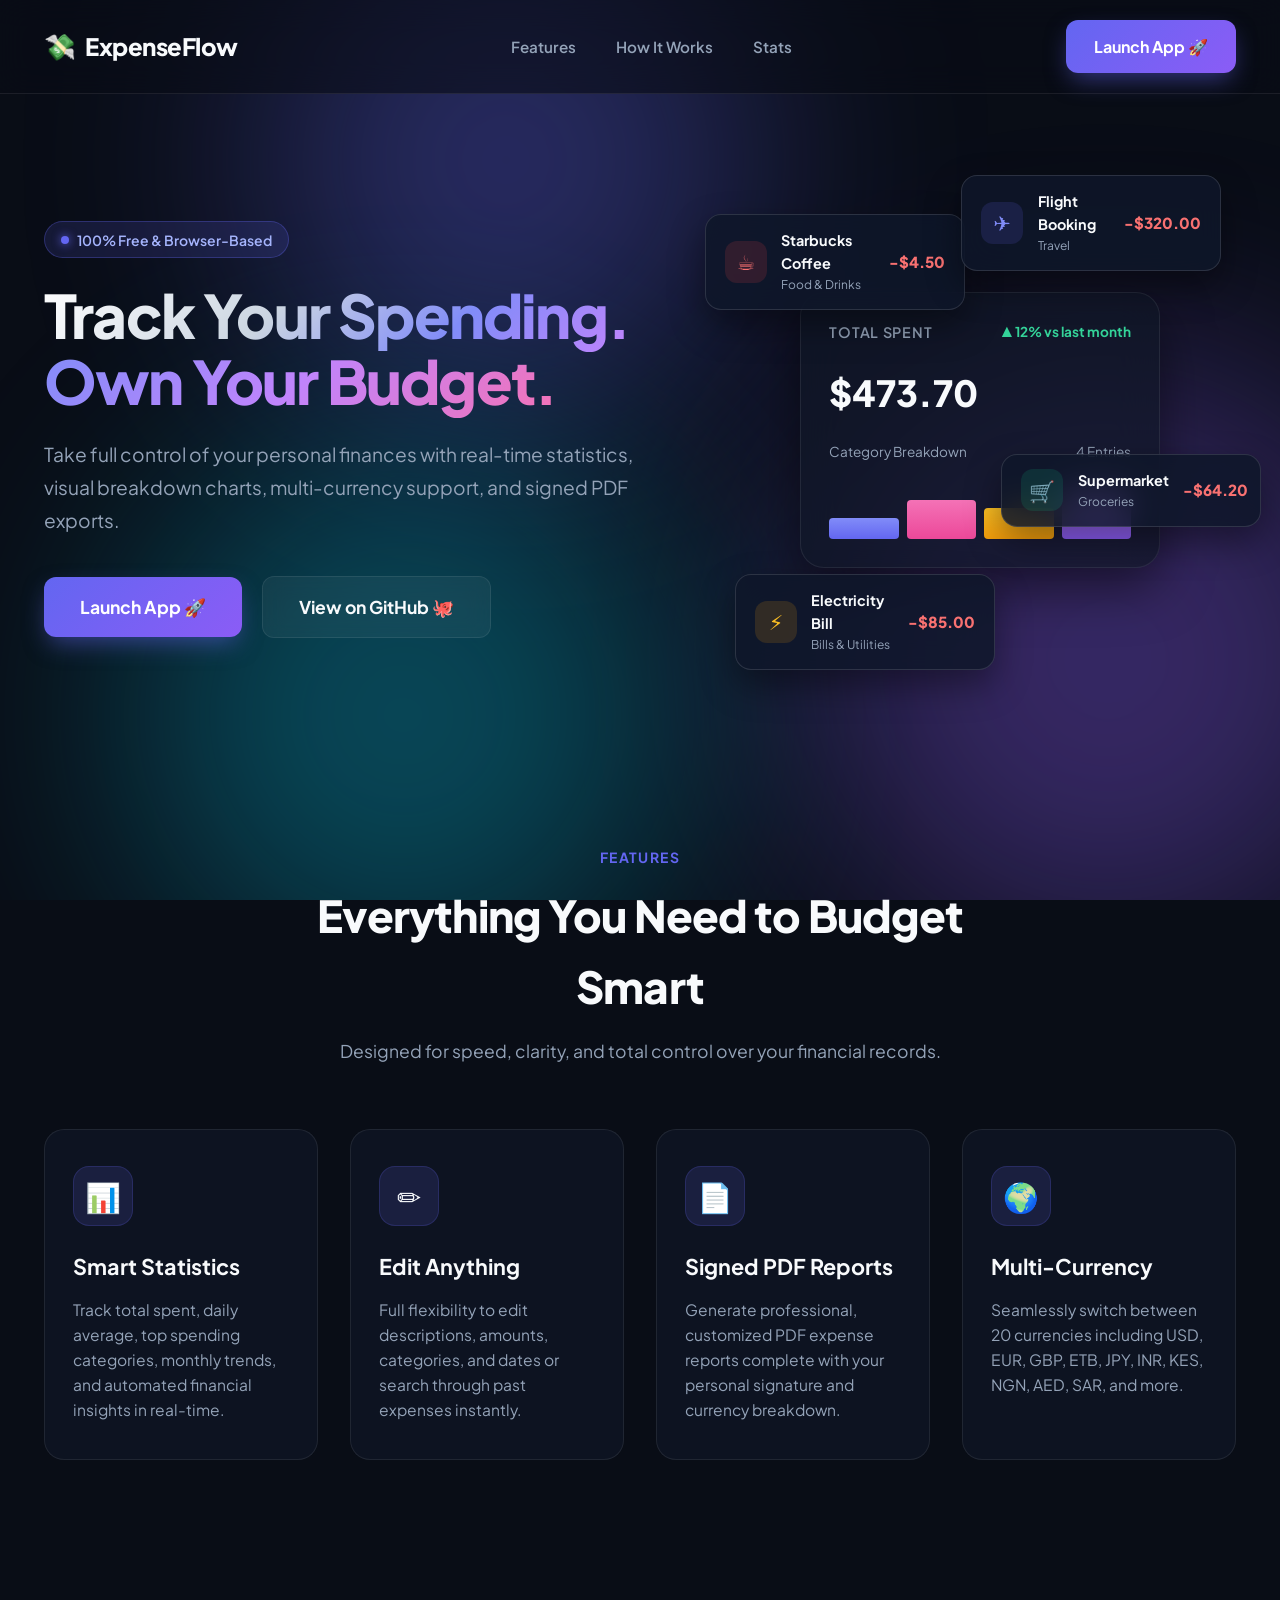
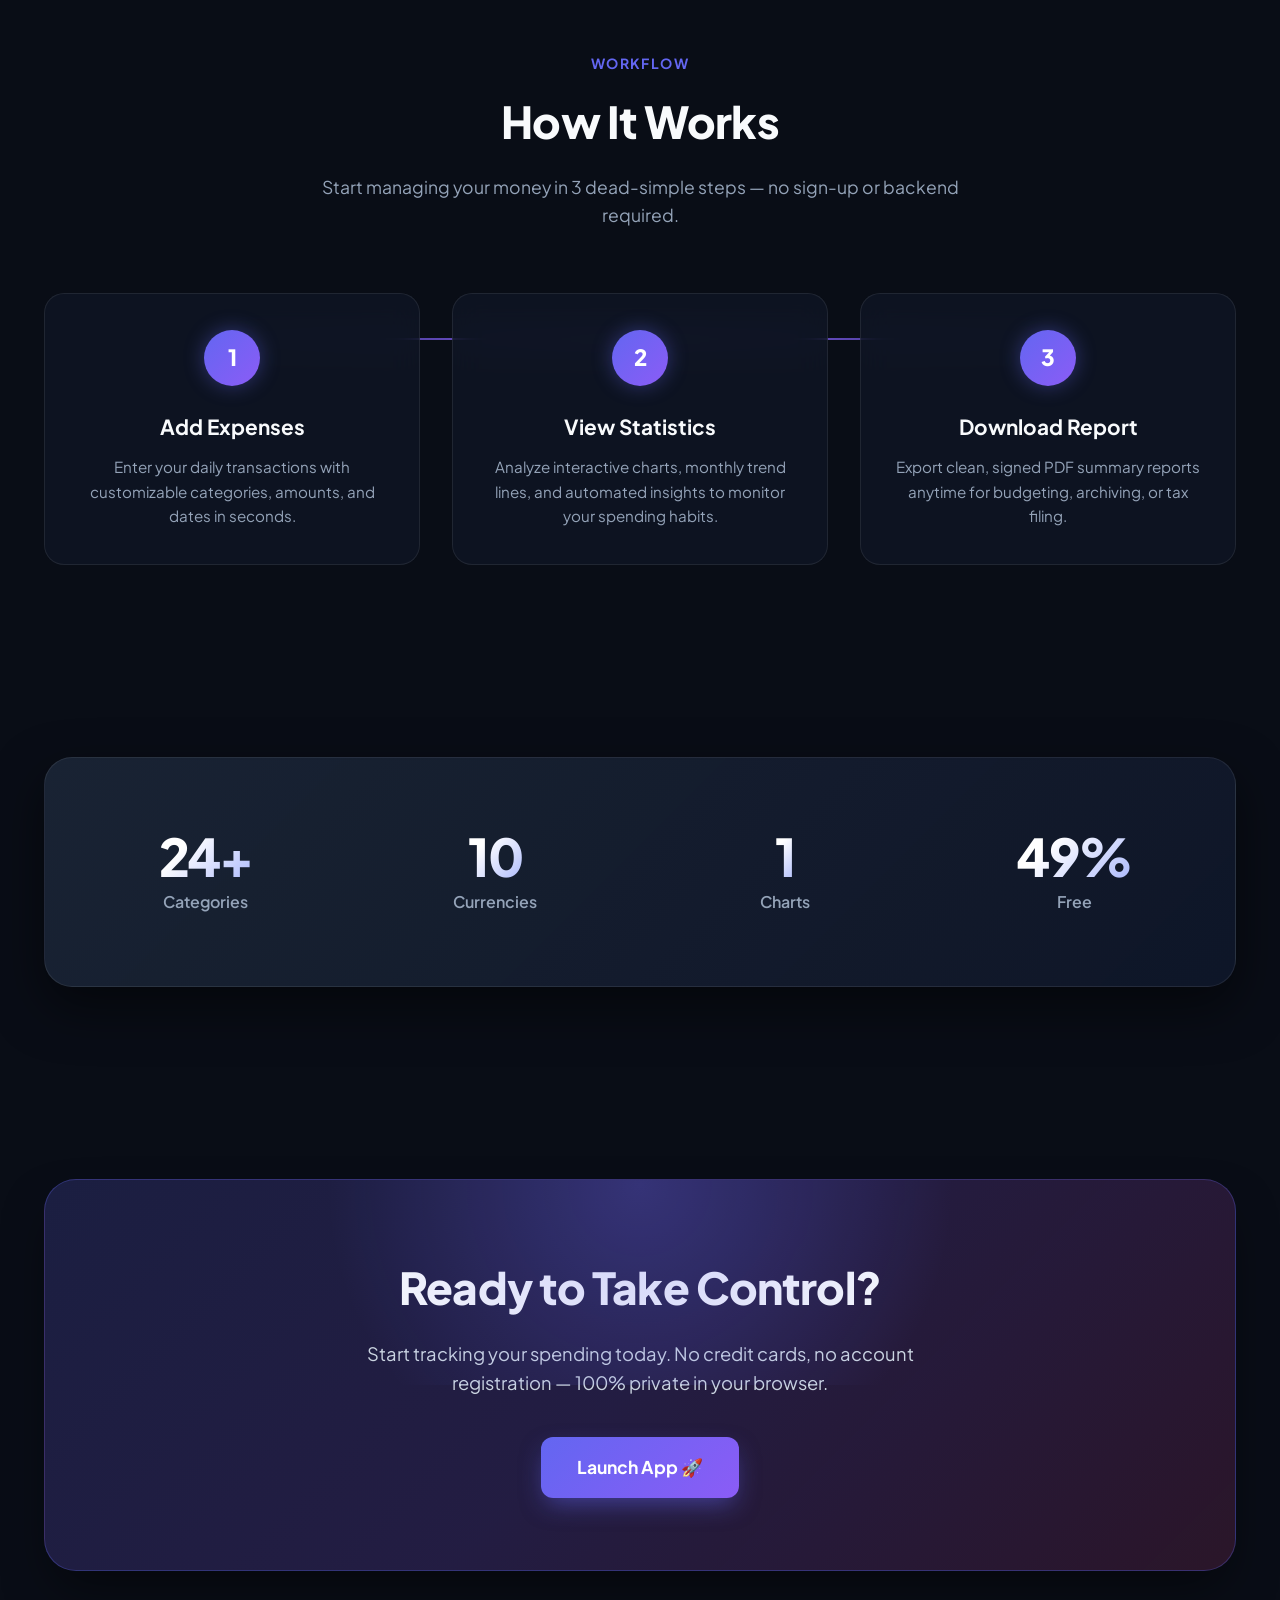
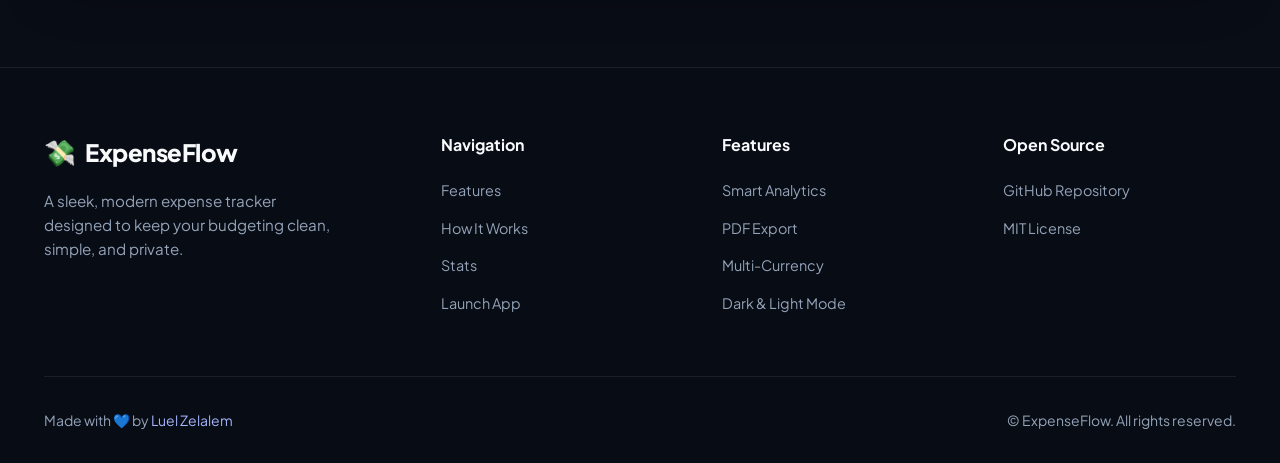
==== index.html @ 43a54ce1 "Initial commit - ExpenseFlow Lite expense tracker" ====
<!DOCTYPE html>
<html lang="en">
<head>
  <meta charset="UTF-8" />
  <meta name="viewport" content="width=device-width, initial-scale=1.0" />
  <title>ExpenseFlow — Track Your Spending. Own Your Budget.</title>
  <link rel="stylesheet" href="landing.css" />
</head>
<body>

  <!-- Ambient Background Glow Orbs -->
  <div class="bg-glow-container" aria-hidden="true">
    <div class="glow-orb glow-orb-1"></div>
    <div class="glow-orb glow-orb-2"></div>
    <div class="glow-orb glow-orb-3"></div>
  </div>

  <!-- Sticky Navbar -->
  <nav class="navbar">
    <div class="container nav-container">
      <a href="#" class="logo">
        <span class="logo-icon">💸</span>
        <span>ExpenseFlow</span>
      </a>

      <ul class="nav-links">
        <li><a href="#features">Features</a></li>
        <li><a href="#how-it-works">How It Works</a></li>
        <li><a href="#stats">Stats</a></li>
      </ul>

      <div class="nav-actions">
        <a href="app.html" class="btn btn-primary">Launch App 🚀</a>
        <button class="nav-toggle" aria-label="Toggle Navigation">☰</button>
      </div>
    </div>
  </nav>

  <!-- Hero Section -->
  <section class="hero">
    <div class="container hero-grid">
      <div class="hero-content reveal">
        <div class="badge">
          <span class="badge-dot"></span>
          <span>100% Free & Browser-Based</span>
        </div>
        <h1 class="hero-title">
          <span class="gradient-text">Track Your Spending.</span><br />
          <span class="gradient-text-accent">Own Your Budget.</span>
        </h1>
        <p class="hero-subtitle">
          Take full control of your personal finances with real-time statistics, visual breakdown charts, multi-currency support, and signed PDF exports.
        </p>
        <div class="hero-buttons">
          <a href="app.html" class="btn btn-primary btn-lg">Launch App 🚀</a>
          <a href="https://github.com/luelzelalem848-max/expenseflow" target="_blank" rel="noopener" class="btn btn-secondary btn-lg">View on GitHub 🐙</a>
        </div>
      </div>

      <!-- Animated Floating Expense Cards Background Visual -->
      <div class="hero-visual reveal delay-2">
        <!-- Floating Card 1 -->
        <div class="floating-card fc-1">
          <div class="fc-icon" style="background: rgba(239, 68, 68, 0.15); color: #f87171;">☕</div>
          <div class="fc-info">
            <h4>Starbucks Coffee</h4>
            <p>Food & Drinks</p>
          </div>
          <div class="fc-amount neg">-$4.50</div>
        </div>

        <!-- Floating Card 2 -->
        <div class="floating-card fc-2">
          <div class="fc-icon" style="background: rgba(16, 185, 129, 0.15); color: #34d399;">🛒</div>
          <div class="fc-info">
            <h4>Supermarket</h4>
            <p>Groceries</p>
          </div>
          <div class="fc-amount neg">-$64.20</div>
        </div>

        <!-- Floating Card 3 -->
        <div class="floating-card fc-3">
          <div class="fc-icon" style="background: rgba(245, 158, 11, 0.15); color: #fbbf24;">⚡</div>
          <div class="fc-info">
            <h4>Electricity Bill</h4>
            <p>Bills & Utilities</p>
          </div>
          <div class="fc-amount neg">-$85.00</div>
        </div>

        <!-- Floating Card 4 -->
        <div class="floating-card fc-4">
          <div class="fc-icon" style="background: rgba(99, 102, 241, 0.15); color: #818cf8;">✈️</div>
          <div class="fc-info">
            <h4>Flight Booking</h4>
            <p>Travel</p>
          </div>
          <div class="fc-amount neg">-$320.00</div>
        </div>

        <!-- Center Summary Glass Card -->
        <div class="visual-center-card">
          <div class="center-card-header">
            <span class="center-card-title">Total Spent</span>
            <span style="font-size: 0.85rem; color: #34d399; font-weight: 700;">▲ 12% vs last month</span>
          </div>
          <div class="center-card-amount">$473.70</div>
          <div style="font-size: 0.85rem; color: var(--text-muted); display: flex; justify-content: space-between;">
            <span>Category Breakdown</span>
            <span>4 Entries</span>
          </div>
          <div class="mini-chart">
            <div class="bar" style="height: 40%; background: linear-gradient(to top, #6366f1, #818cf8);" title="Food"></div>
            <div class="bar" style="height: 75%; background: linear-gradient(to top, #ec4899, #f472b6);" title="Groceries"></div>
            <div class="bar" style="height: 60%; background: linear-gradient(to top, #f59e0b, #fbbf24);" title="Bills"></div>
            <div class="bar" style="height: 100%; background: linear-gradient(to top, #8b5cf6, #c084fc);" title="Travel"></div>
          </div>
        </div>
      </div>
    </div>
  </section>

  <!-- Features Section -->
  <section id="features" class="section">
    <div class="container">
      <div class="section-header reveal">
        <span class="section-subtitle">Features</span>
        <h2 class="section-title">Everything You Need to Budget Smart</h2>
        <p class="section-desc">Designed for speed, clarity, and total control over your financial records.</p>
      </div>

      <div class="features-grid">
        <!-- Feature 1 -->
        <div class="feature-card reveal delay-1">
          <div class="feature-icon-wrapper">📊</div>
          <h3>Smart Statistics</h3>
          <p>Track total spent, daily average, top spending categories, monthly trends, and automated financial insights in real-time.</p>
        </div>

        <!-- Feature 2 -->
        <div class="feature-card reveal delay-2">
          <div class="feature-icon-wrapper">✏️</div>
          <h3>Edit Anything</h3>
          <p>Full flexibility to edit descriptions, amounts, categories, and dates or search through past expenses instantly.</p>
        </div>

        <!-- Feature 3 -->
        <div class="feature-card reveal delay-3">
          <div class="feature-icon-wrapper">📄</div>
          <h3>Signed PDF Reports</h3>
          <p>Generate professional, customized PDF expense reports complete with your personal signature and currency breakdown.</p>
        </div>

        <!-- Feature 4 -->
        <div class="feature-card reveal delay-4">
          <div class="feature-icon-wrapper">🌍</div>
          <h3>Multi-Currency</h3>
          <p>Seamlessly switch between 20 currencies including USD, EUR, GBP, ETB, JPY, INR, KES, NGN, AED, SAR, and more.</p>
        </div>
      </div>
    </div>
  </section>

  <!-- How It Works Section -->
  <section id="how-it-works" class="section how-it-works">
    <div class="container">
      <div class="section-header reveal">
        <span class="section-subtitle">Workflow</span>
        <h2 class="section-title">How It Works</h2>
        <p class="section-desc">Start managing your money in 3 dead-simple steps — no sign-up or backend required.</p>
      </div>

      <div class="steps-wrapper">
        <!-- Step 1 -->
        <div class="step-card reveal delay-1">
          <div class="step-number">1</div>
          <h3>Add Expenses</h3>
          <p>Enter your daily transactions with customizable categories, amounts, and dates in seconds.</p>
        </div>

        <!-- Step 2 -->
        <div class="step-card reveal delay-2">
          <div class="step-number">2</div>
          <h3>View Statistics</h3>
          <p>Analyze interactive charts, monthly trend lines, and automated insights to monitor your spending habits.</p>
        </div>

        <!-- Step 3 -->
        <div class="step-card reveal delay-3">
          <div class="step-number">3</div>
          <h3>Download Report</h3>
          <p>Export clean, signed PDF summary reports anytime for budgeting, archiving, or tax filing.</p>
        </div>
      </div>
    </div>
  </section>

  <!-- Stats Section -->
  <section id="stats" class="section">
    <div class="container">
      <div class="stats-banner reveal">
        <div class="stats-grid">
          <div class="stat-item">
            <div class="stat-number-wrap">
              <span class="stat-number" data-target="50" data-suffix="+">0</span>
            </div>
            <div class="stat-title">Categories</div>
          </div>

          <div class="stat-item">
            <div class="stat-number-wrap">
              <span class="stat-number" data-target="20" data-suffix="">0</span>
            </div>
            <div class="stat-title">Currencies</div>
          </div>

          <div class="stat-item">
            <div class="stat-number-wrap">
              <span class="stat-number" data-target="3" data-suffix="">0</span>
            </div>
            <div class="stat-title">Charts</div>
          </div>

          <div class="stat-item">
            <div class="stat-number-wrap">
              <span class="stat-number" data-target="100" data-suffix="%">0</span>
            </div>
            <div class="stat-title">Free</div>
          </div>
        </div>
      </div>
    </div>
  </section>

  <!-- CTA Section -->
  <section class="section">
    <div class="container">
      <div class="cta-box reveal">
        <h2 class="cta-title">Ready to Take Control?</h2>
        <p class="cta-desc">Start tracking your spending today. No credit cards, no account registration — 100% private in your browser.</p>
        <a href="app.html" class="btn btn-primary btn-lg">Launch App 🚀</a>
      </div>
    </div>
  </section>

  <!-- Footer -->
  <footer class="footer">
    <div class="container">
      <div class="footer-grid">
        <div class="footer-brand">
          <a href="#" class="logo">
            <span class="logo-icon">💸</span>
            <span>ExpenseFlow</span>
          </a>
          <p>A sleek, modern expense tracker designed to keep your budgeting clean, simple, and private.</p>
        </div>

        <div class="footer-col">
          <h4>Navigation</h4>
          <ul>
            <li><a href="#features">Features</a></li>
            <li><a href="#how-it-works">How It Works</a></li>
            <li><a href="#stats">Stats</a></li>
            <li><a href="app.html">Launch App</a></li>
          </ul>
        </div>

        <div class="footer-col">
          <h4>Features</h4>
          <ul>
            <li><a href="app.html">Smart Analytics</a></li>
            <li><a href="app.html">PDF Export</a></li>
            <li><a href="app.html">Multi-Currency</a></li>
            <li><a href="app.html">Dark & Light Mode</a></li>
          </ul>
        </div>

        <div class="footer-col">
          <h4>Open Source</h4>
          <ul>
            <li><a href="https://github.com/luelzelalem848-max/expenseflow" target="_blank" rel="noopener">GitHub Repository</a></li>
            <li><a href="https://github.com/luelzelalem848-max/expenseflow/blob/main/LICENSE" target="_blank" rel="noopener">MIT License</a></li>
          </ul>
        </div>
      </div>

      <div class="footer-bottom">
        <div>Made with 💙 by <a href="https://github.com/luelzelalem848-max" target="_blank" rel="noopener">Luel Zelalem</a></div>
        <div>&copy; ExpenseFlow. All rights reserved.</div>
      </div>
    </div>
  </footer>

  <script src="landing.js"></script>
</body>
</html>
---- landing.css ----
/* ==========================================================================
   ExpenseFlow Landing Page Styles — Modern Dark Glassmorphism Theme
   ========================================================================== */

@import url('https://fonts.googleapis.com/css2?family=Plus+Jakarta+Sans:wght@400;500;600;700;800&display=swap');

:root {
  --font-family: 'Plus Jakarta Sans', system-ui, -apple-system, sans-serif;
  
  /* Color Palette */
  --primary: #6366f1;
  --primary-hover: #4f46e5;
  --primary-light: rgba(99, 102, 241, 0.15);
  --primary-glow: rgba(99, 102, 241, 0.4);
  
  --accent-purple: #8b5cf6;
  --accent-pink: #ec4899;
  --accent-cyan: #06b6d4;
  --accent-green: #10b981;
  --accent-orange: #f59e0b;
  
  --bg-dark: #090d16;
  --bg-surface: #0f172a;
  --bg-card: rgba(17, 24, 39, 0.7);
  --bg-card-hover: rgba(30, 41, 59, 0.8);
  
  --text-main: #f8fafc;
  --text-muted: #94a3b8;
  --text-sub: #cbd5e1;
  
  --border-glass: rgba(255, 255, 255, 0.08);
  --border-hover: rgba(99, 102, 241, 0.4);
  --glass-shadow: 0 20px 50px rgba(0, 0, 0, 0.5);
  --glow-shadow: 0 0 35px rgba(99, 102, 241, 0.3);
}

/* Reset & Base Styles */
*, *::before, *::after {
  box-sizing: border-box;
  margin: 0;
  padding: 0;
}

html {
  scroll-behavior: smooth;
  font-size: 16px;
}

body {
  font-family: var(--font-family);
  background-color: var(--bg-dark);
  color: var(--text-main);
  line-height: 1.6;
  overflow-x: hidden;
  position: relative;
}

/* Ambient Background Glow Orbs */
.bg-glow-container {
  position: fixed;
  top: 0;
  left: 0;
  width: 100vw;
  height: 100vh;
  pointer-events: none;
  z-index: -1;
  overflow: hidden;
}

.glow-orb {
  position: absolute;
  border-radius: 50%;
  filter: blur(120px);
  opacity: 0.35;
  animation: pulse-glow 10s ease-in-out infinite alternate;
}

.glow-orb-1 {
  top: -10%;
  left: 20%;
  width: 500px;
  height: 500px;
  background: var(--primary);
}

.glow-orb-2 {
  top: 40%;
  right: -10%;
  width: 600px;
  height: 600px;
  background: var(--accent-purple);
  animation-delay: -3s;
}

.glow-orb-3 {
  bottom: -10%;
  left: 10%;
  width: 550px;
  height: 550px;
  background: var(--accent-cyan);
  animation-delay: -6s;
}

@keyframes pulse-glow {
  0% { transform: scale(1) translateY(0); opacity: 0.25; }
  100% { transform: scale(1.15) translateY(-30px); opacity: 0.45; }
}

/* Utility Containers */
.container {
  width: 100%;
  max-width: 1240px;
  margin: 0 auto;
  padding: 0 1.5rem;
}

/* Gradient Text */
.gradient-text {
  background: linear-gradient(135deg, #ffffff 0%, #cbd5e1 40%, #818cf8 70%, #c084fc 100%);
  -webkit-background-clip: text;
  -webkit-text-fill-color: transparent;
  background-clip: text;
}

.gradient-text-accent {
  background: linear-gradient(135deg, #818cf8 0%, #c084fc 50%, #f472b6 100%);
  -webkit-background-clip: text;
  -webkit-text-fill-color: transparent;
  background-clip: text;
}

/* Buttons */
.btn {
  display: inline-flex;
  align-items: center;
  justify-content: center;
  gap: 0.6rem;
  padding: 0.85rem 1.75rem;
  border-radius: 12px;
  white-space: nowrap;
  font-weight: 700;
  font-size: 1rem;
  text-decoration: none;
  transition: all 0.3s cubic-bezier(0.16, 1, 0.3, 1);
  cursor: pointer;
  border: none;
}

.btn-primary {
  background: linear-gradient(135deg, var(--primary) 0%, var(--accent-purple) 100%);
  color: #ffffff;
  box-shadow: 0 10px 25px -5px rgba(99, 102, 241, 0.5);
}

.btn-primary:hover {
  transform: translateY(-3px) scale(1.02);
  box-shadow: 0 15px 35px -5px rgba(99, 102, 241, 0.7);
  background: linear-gradient(135deg, #4f46e5 0%, #7c3aed 100%);
}

.btn-secondary {
  background: rgba(255, 255, 255, 0.05);
  color: var(--text-main);
  border: 1px solid var(--border-glass);
  backdrop-filter: blur(10px);
}

.btn-secondary:hover {
  background: rgba(255, 255, 255, 0.1);
  border-color: rgba(255, 255, 255, 0.25);
  transform: translateY(-3px);
  color: #ffffff;
}

.btn-lg {
  padding: 1rem 2.25rem;
  font-size: 1.1rem;
}

/* Scroll Reveal Animations */
.reveal {
  opacity: 0;
  transform: translateY(40px);
  transition: opacity 0.8s cubic-bezier(0.16, 1, 0.3, 1), transform 0.8s cubic-bezier(0.16, 1, 0.3, 1);
}

.reveal.active {
  opacity: 1;
  transform: translateY(0);
}

/* Stagger delay classes */
.delay-1 { transition-delay: 0.1s; }
.delay-2 { transition-delay: 0.2s; }
.delay-3 { transition-delay: 0.3s; }
.delay-4 { transition-delay: 0.4s; }

/* ==========================================================================
   Header & Navigation
   ========================================================================== */
.navbar {
  position: sticky;
  top: 0;
  left: 0;
  width: 100%;
  z-index: 1000;
  padding: 1.25rem 0;
  transition: all 0.3s ease;
  background: rgba(9, 13, 22, 0.6);
  backdrop-filter: blur(16px);
  -webkit-backdrop-filter: blur(16px);
  border-bottom: 1px solid var(--border-glass);
}

.navbar.scrolled {
  padding: 0.85rem 0;
  background: rgba(9, 13, 22, 0.92);
  box-shadow: 0 10px 30px rgba(0, 0, 0, 0.5);
}

.nav-container {
  display: flex;
  align-items: center;
  justify-content: space-between;
}

.logo {
  display: flex;
  align-items: center;
  gap: 0.6rem;
  font-size: 1.5rem;
  font-weight: 800;
  color: var(--text-main);
  text-decoration: none;
  letter-spacing: -0.02em;
}

.logo-icon {
  font-size: 1.6rem;
}

.nav-links {
  display: flex;
  align-items: center;
  gap: 2.5rem;
  list-style: none;
}

.nav-links a {
  color: var(--text-muted);
  text-decoration: none;
  font-weight: 600;
  font-size: 0.95rem;
  transition: color 0.25s ease;
}

.nav-links a:hover {
  color: var(--text-main);
}

.nav-actions {
  display: flex;
  align-items: center;
  gap: 1rem;
}

.nav-toggle {
  display: none;
  background: transparent;
  border: none;
  color: var(--text-main);
  font-size: 1.75rem;
  cursor: pointer;
}

/* ==========================================================================
   Hero Section
   ========================================================================== */
.hero {
  padding: 6rem 0 5rem;
  position: relative;
  overflow: hidden;
}

.hero-grid {
  display: grid;
  grid-template-columns: 1.1fr 0.9fr;
  gap: 3.5rem;
  align-items: center;
}

.hero-content {
  max-width: 640px;
}

.badge {
  display: inline-flex;
  align-items: center;
  gap: 0.5rem;
  padding: 0.4rem 1rem;
  border-radius: 9999px;
  background: var(--primary-light);
  border: 1px solid rgba(99, 102, 241, 0.3);
  color: #a5b4fc;
  font-size: 0.875rem;
  font-weight: 600;
  margin-bottom: 1.5rem;
}

.badge-dot {
  width: 8px;
  height: 8px;
  border-radius: 50%;
  background: #6366f1;
  box-shadow: 0 0 10px #6366f1;
}

.hero-title {
  font-size: 3.75rem;
  font-weight: 800;
  line-height: 1.1;
  letter-spacing: -0.03em;
  margin-bottom: 1.5rem;
}

.hero-subtitle {
  font-size: 1.2rem;
  color: var(--text-muted);
  line-height: 1.7;
  margin-bottom: 2.5rem;
}

.hero-buttons {
  display: flex;
  align-items: center;
  gap: 1.25rem;
  flex-wrap: wrap;
}

/* Floating Cards Mockup Visual */
.hero-visual {
  position: relative;
  height: 480px;
  display: flex;
  align-items: center;
  justify-content: center;
}

.visual-center-card {
  width: 100%;
  max-width: 360px;
  background: var(--bg-card);
  backdrop-filter: blur(20px);
  -webkit-backdrop-filter: blur(20px);
  border: 1px solid var(--border-glass);
  border-radius: 24px;
  padding: 1.75rem;
  box-shadow: var(--glass-shadow);
  z-index: 2;
  position: relative;
}

.center-card-header {
  display: flex;
  justify-content: space-between;
  align-items: center;
  margin-bottom: 1.25rem;
}

.center-card-title {
  font-size: 0.9rem;
  color: var(--text-muted);
  font-weight: 600;
  text-transform: uppercase;
  letter-spacing: 0.05em;
}

.center-card-amount {
  font-size: 2.25rem;
  font-weight: 800;
  color: var(--text-main);
  margin-bottom: 1.25rem;
}

.mini-chart {
  display: flex;
  align-items: flex-end;
  gap: 8px;
  height: 60px;
  margin-top: 1rem;
  padding-top: 0.5rem;
}

.bar {
  flex: 1;
  background: linear-gradient(to top, var(--primary), var(--accent-purple));
  border-radius: 4px;
  transition: height 0.5s ease;
}

/* Animated Floating Cards */
.floating-card {
  position: absolute;
  background: rgba(15, 23, 42, 0.85);
  backdrop-filter: blur(16px);
  -webkit-backdrop-filter: blur(16px);
  border: 1px solid rgba(255, 255, 255, 0.12);
  border-radius: 16px;
  padding: 0.9rem 1.2rem;
  display: flex;
  align-items: center;
  gap: 0.9rem;
  box-shadow: 0 15px 35px rgba(0, 0, 0, 0.4);
  z-index: 3;
  width: max-content;
  max-width: 260px;
}

.fc-icon {
  width: 42px;
  height: 42px;
  border-radius: 12px;
  display: flex;
  align-items: center;
  justify-content: center;
  font-size: 1.3rem;
  flex-shrink: 0;
}

.fc-info h4 {
  font-size: 0.9rem;
  font-weight: 700;
  color: var(--text-main);
}

.fc-info p {
  font-size: 0.75rem;
  color: var(--text-muted);
}

.fc-amount {
  font-weight: 800;
  font-size: 0.95rem;
  margin-left: auto;
}

.fc-amount.neg {
  color: #f87171;
}

/* Floating Animations */
.fc-1 {
  top: 5%;
  left: -20px;
  animation: float-1 6s ease-in-out infinite;
}

.fc-2 {
  top: 55%;
  right: -25px;
  animation: float-2 7s ease-in-out infinite 1s;
}

.fc-3 {
  bottom: 0%;
  left: 10px;
  animation: float-3 8s ease-in-out infinite 2s;
}

.fc-4 {
  top: -15px;
  right: 15px;
  animation: float-4 6.5s ease-in-out infinite 0.5s;
}

@keyframes float-1 {
  0%, 100% { transform: translateY(0px) rotate(-2deg); }
  50% { transform: translateY(-16px) rotate(1deg); }
}

@keyframes float-2 {
  0%, 100% { transform: translateY(0px) rotate(2deg); }
  50% { transform: translateY(-18px) rotate(-1deg); }
}

@keyframes float-3 {
  0%, 100% { transform: translateY(0px) rotate(-1deg); }
  50% { transform: translateY(-14px) rotate(2deg); }
}

@keyframes float-4 {
  0%, 100% { transform: translateY(0px) rotate(1deg); }
  50% { transform: translateY(-15px) rotate(-2deg); }
}

/* ==========================================================================
   Features Section
   ========================================================================== */
.section {
  padding: 6rem 0;
}

.section-header {
  text-align: center;
  max-width: 680px;
  margin: 0 auto 4rem;
}

.section-subtitle {
  color: var(--primary);
  font-weight: 700;
  text-transform: uppercase;
  letter-spacing: 0.1em;
  font-size: 0.875rem;
  margin-bottom: 0.75rem;
  display: block;
}

.section-title {
  font-size: 2.75rem;
  font-weight: 800;
  letter-spacing: -0.02em;
  margin-bottom: 1rem;
}

.section-desc {
  color: var(--text-muted);
  font-size: 1.1rem;
}

.features-grid {
  display: grid;
  grid-template-columns: repeat(auto-fit, minmax(260px, 1fr));
  gap: 2rem;
}

.feature-card {
  background: var(--bg-card);
  backdrop-filter: blur(16px);
  -webkit-backdrop-filter: blur(16px);
  border: 1px solid var(--border-glass);
  border-radius: 20px;
  padding: 2.25rem 1.75rem;
  transition: all 0.35s ease;
  position: relative;
  overflow: hidden;
}

.feature-card::before {
  content: '';
  position: absolute;
  top: 0;
  left: 0;
  width: 100%;
  height: 3px;
  background: linear-gradient(90deg, transparent, var(--primary), transparent);
  opacity: 0;
  transition: opacity 0.35s ease;
}

.feature-card:hover {
  transform: translateY(-8px);
  border-color: var(--border-hover);
  background: var(--bg-card-hover);
  box-shadow: 0 20px 40px rgba(0, 0, 0, 0.4);
}

.feature-card:hover::before {
  opacity: 1;
}

.feature-icon-wrapper {
  width: 60px;
  height: 60px;
  border-radius: 16px;
  background: var(--primary-light);
  border: 1px solid rgba(99, 102, 241, 0.2);
  display: flex;
  align-items: center;
  justify-content: center;
  font-size: 1.8rem;
  margin-bottom: 1.5rem;
}

.feature-card h3 {
  font-size: 1.35rem;
  font-weight: 700;
  margin-bottom: 0.85rem;
  color: var(--text-main);
}

.feature-card p {
  color: var(--text-muted);
  font-size: 0.975rem;
  line-height: 1.6;
}

/* ==========================================================================
   How It Works Section
   ========================================================================== */
.how-it-works {
  position: relative;
}

.steps-wrapper {
  display: grid;
  grid-template-columns: repeat(3, 1fr);
  gap: 2rem;
  position: relative;
}

.steps-wrapper::before {
  content: '';
  position: absolute;
  top: 45px;
  left: 15%;
  right: 15%;
  height: 2px;
  background: linear-gradient(90deg, var(--primary-glow), var(--accent-purple), var(--primary-glow));
  z-index: 0;
}

.step-card {
  background: var(--bg-card);
  backdrop-filter: blur(16px);
  -webkit-backdrop-filter: blur(16px);
  border: 1px solid var(--border-glass);
  border-radius: 20px;
  padding: 2.25rem 1.75rem;
  text-align: center;
  position: relative;
  z-index: 1;
  transition: transform 0.3s ease;
}

.step-card:hover {
  transform: translateY(-6px);
  border-color: var(--border-hover);
}

.step-number {
  width: 56px;
  height: 56px;
  border-radius: 50%;
  background: linear-gradient(135deg, var(--primary) 0%, var(--accent-purple) 100%);
  color: #ffffff;
  font-size: 1.4rem;
  font-weight: 800;
  display: flex;
  align-items: center;
  justify-content: center;
  margin: 0 auto 1.5rem;
  box-shadow: 0 0 20px rgba(99, 102, 241, 0.4);
}

.step-card h3 {
  font-size: 1.3rem;
  font-weight: 700;
  margin-bottom: 0.75rem;
}

.step-card p {
  color: var(--text-muted);
  font-size: 0.95rem;
  line-height: 1.6;
}

/* ==========================================================================
   Stats Section
   ========================================================================== */
.stats-banner {
  background: linear-gradient(135deg, rgba(30, 41, 59, 0.8) 0%, rgba(15, 23, 42, 0.9) 100%);
  border: 1px solid var(--border-glass);
  border-radius: 28px;
  padding: 3.5rem 2rem;
  box-shadow: var(--glass-shadow);
}

.stats-grid {
  display: grid;
  grid-template-columns: repeat(4, 1fr);
  gap: 2rem;
  text-align: center;
}

.stat-item {
  padding: 1rem;
}

.stat-number-wrap {
  font-size: 3.25rem;
  font-weight: 800;
  color: var(--text-main);
  letter-spacing: -0.03em;
  margin-bottom: 0.4rem;
  line-height: 1;
}

.stat-number {
  background: linear-gradient(135deg, #ffffff 30%, #a5b4fc 100%);
  -webkit-background-clip: text;
  -webkit-text-fill-color: transparent;
  background-clip: text;
}

.stat-title {
  color: var(--text-muted);
  font-size: 1rem;
  font-weight: 600;
}

/* ==========================================================================
   CTA Section
   ========================================================================== */
.cta-box {
  background: linear-gradient(135deg, rgba(99, 102, 241, 0.2) 0%, rgba(139, 92, 246, 0.2) 50%, rgba(236, 72, 153, 0.15) 100%);
  border: 1px solid rgba(99, 102, 241, 0.3);
  border-radius: 32px;
  padding: 4.5rem 2rem;
  text-align: center;
  position: relative;
  overflow: hidden;
  box-shadow: 0 25px 50px -12px rgba(0, 0, 0, 0.5);
}

.cta-box::before {
  content: '';
  position: absolute;
  top: -50%;
  left: 50%;
  transform: translateX(-50%);
  width: 800px;
  height: 400px;
  background: radial-gradient(circle, rgba(99, 102, 241, 0.3) 0%, transparent 70%);
  pointer-events: none;
}

.cta-title {
  font-size: 2.75rem;
  font-weight: 800;
  margin-bottom: 1rem;
  letter-spacing: -0.02em;
}

.cta-desc {
  font-size: 1.15rem;
  color: var(--text-sub);
  max-width: 600px;
  margin: 0 auto 2.5rem;
}

/* ==========================================================================
   Footer
   ========================================================================== */
.footer {
  border-top: 1px solid var(--border-glass);
  padding: 4rem 0 2rem;
  background: rgba(9, 13, 22, 0.8);
}

.footer-grid {
  display: grid;
  grid-template-columns: 1.5fr repeat(3, 1fr);
  gap: 3rem;
  margin-bottom: 3rem;
}

.footer-brand p {
  color: var(--text-muted);
  margin-top: 1rem;
  font-size: 0.95rem;
  max-width: 300px;
}

.footer-col h4 {
  color: var(--text-main);
  font-size: 1rem;
  font-weight: 700;
  margin-bottom: 1.25rem;
}

.footer-col ul {
  list-style: none;
}

.footer-col ul li {
  margin-bottom: 0.75rem;
}

.footer-col ul li a {
  color: var(--text-muted);
  text-decoration: none;
  font-size: 0.9rem;
  transition: color 0.2s ease;
}

.footer-col ul li a:hover {
  color: var(--text-main);
}

.footer-bottom {
  display: flex;
  justify-content: space-between;
  align-items: center;
  padding-top: 2rem;
  border-top: 1px solid var(--border-glass);
  color: var(--text-muted);
  font-size: 0.875rem;
}

.footer-bottom a {
  color: #a5b4fc;
  text-decoration: none;
  transition: color 0.2s ease;
}

.footer-bottom a:hover {
  color: #ffffff;
}

/* ==========================================================================
   Responsive Design
   ========================================================================== */
@media (max-width: 1024px) {
  .hero-title {
    font-size: 3rem;
  }
  .steps-wrapper {
    grid-template-columns: 1fr;
    gap: 1.5rem;
  }
  .steps-wrapper::before {
    display: none;
  }
  .stats-grid {
    grid-template-columns: repeat(2, 1fr);
    gap: 2.5rem;
  }
  .hero-grid {
    grid-template-columns: 1fr;
    gap: 3rem;
  }
  .hero-content {
    max-width: 100%;
    text-align: center;
  }
  .badge {
    margin-left: auto;
    margin-right: auto;
  }
  .hero-buttons {
    justify-content: center;
  }
}

@media (max-width: 768px) {
  .nav-links {
    position: fixed;
    top: 70px;
    left: 0;
    width: 100%;
    background: rgba(15, 23, 42, 0.97);
    backdrop-filter: blur(20px);
    flex-direction: column;
    padding: 2rem 0;
    gap: 1.5rem;
    border-bottom: 1px solid var(--border-glass);
    display: none;
  }

  .nav-links.nav-active {
    display: flex;
  }

  .nav-toggle {
    display: block;
  }

  .hero-title {
    font-size: 2.35rem;
  }

  .section-title, .cta-title {
    font-size: 2rem;
  }

  .stats-grid {
    grid-template-columns: 1fr 1fr;
  }

  .footer-grid {
    grid-template-columns: 1fr 1fr;
  }

  .floating-card {
    display: none; /* Hide floating cards on mobile to avoid screen overlap */
  }
}

@media (max-width: 480px) {
  .stats-grid {
    grid-template-columns: 1fr;
  }
  .footer-grid {
    grid-template-columns: 1fr;
  }
  .footer-bottom {
    flex-direction: column;
    gap: 1rem;
    text-align: center;
  }
}
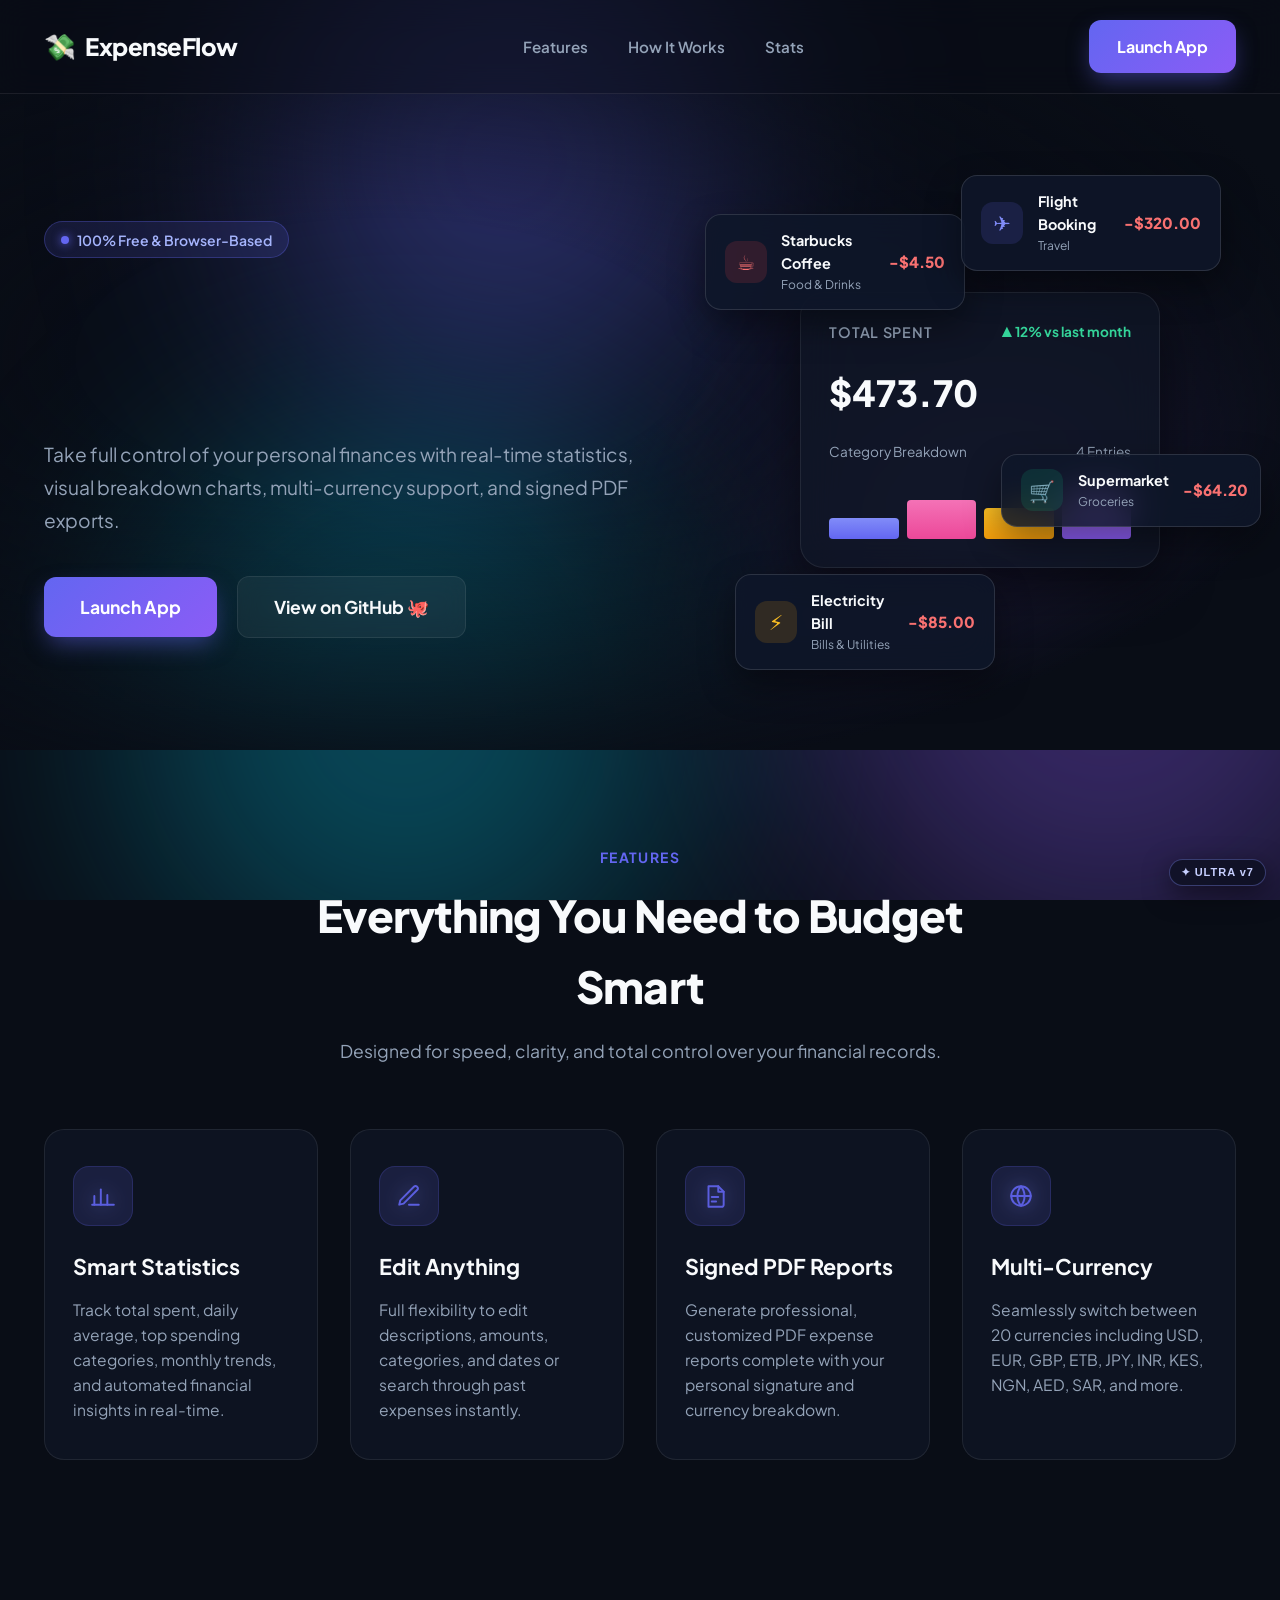
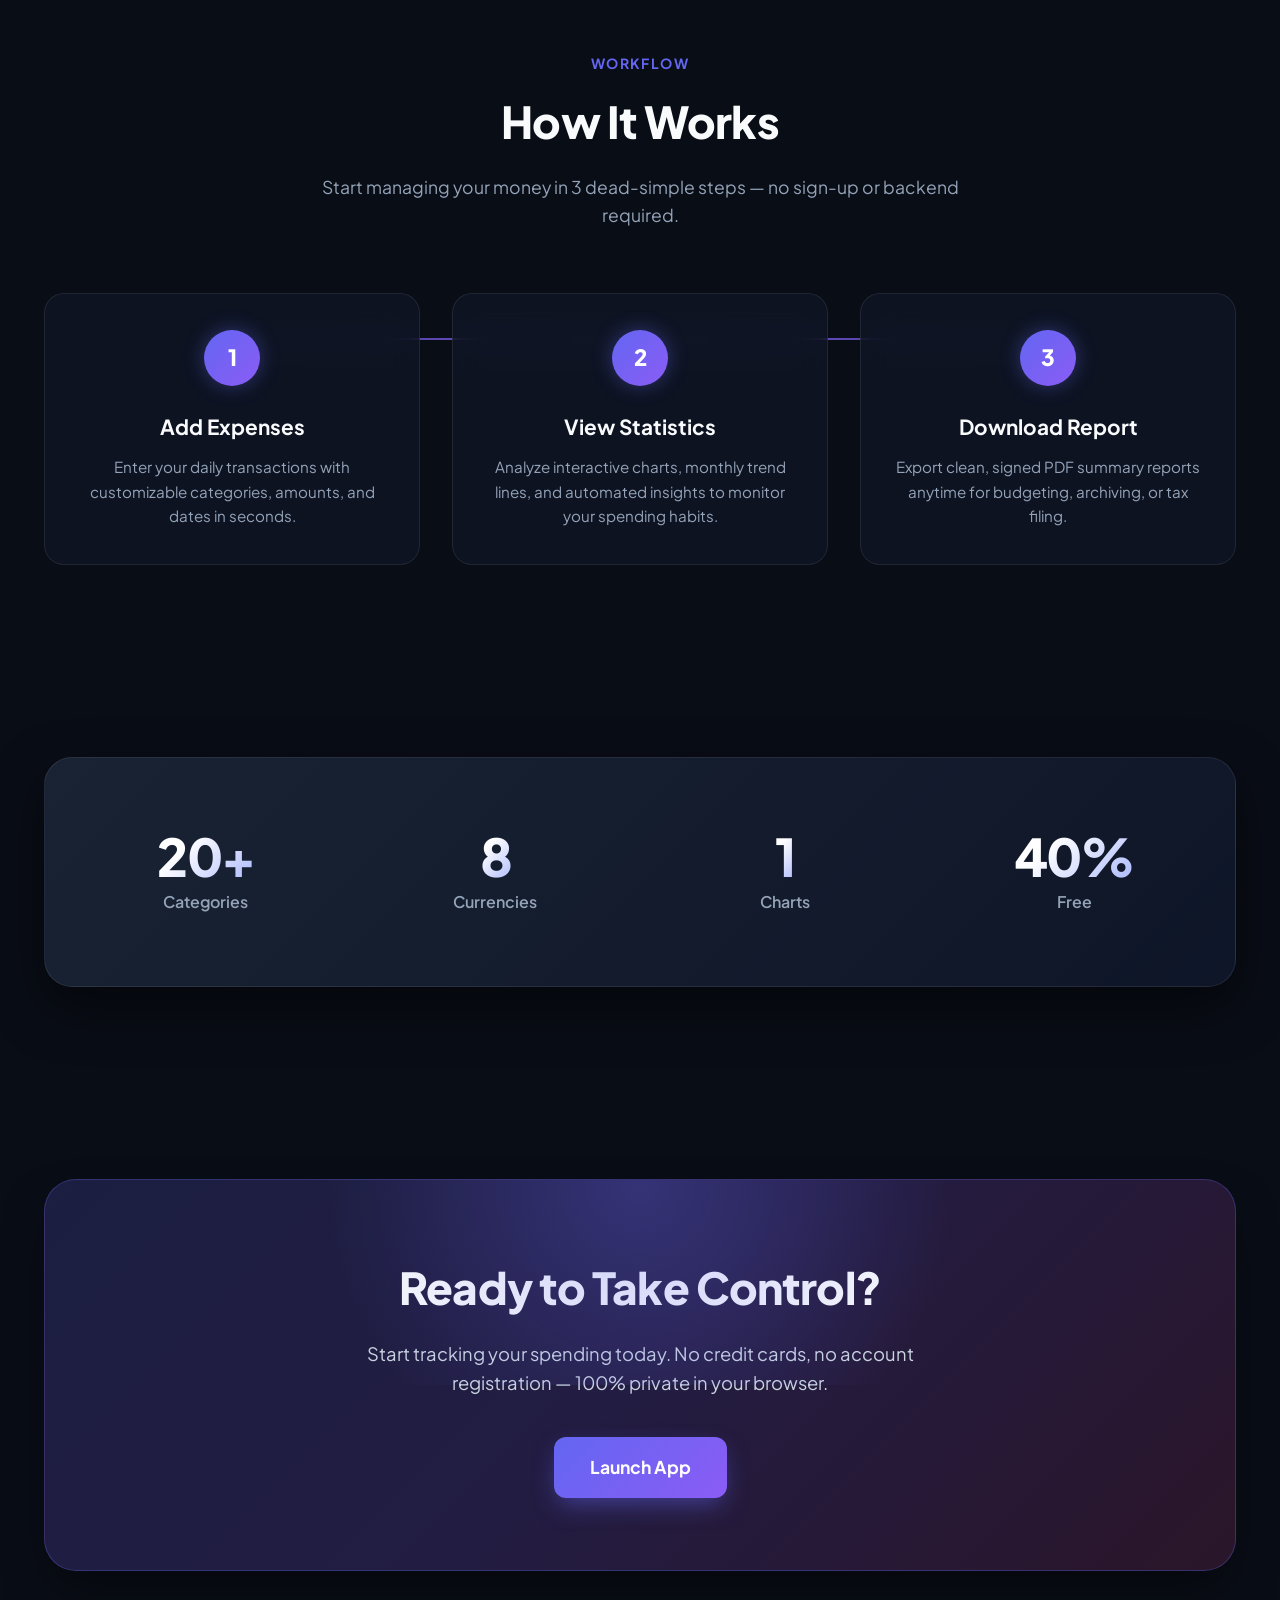
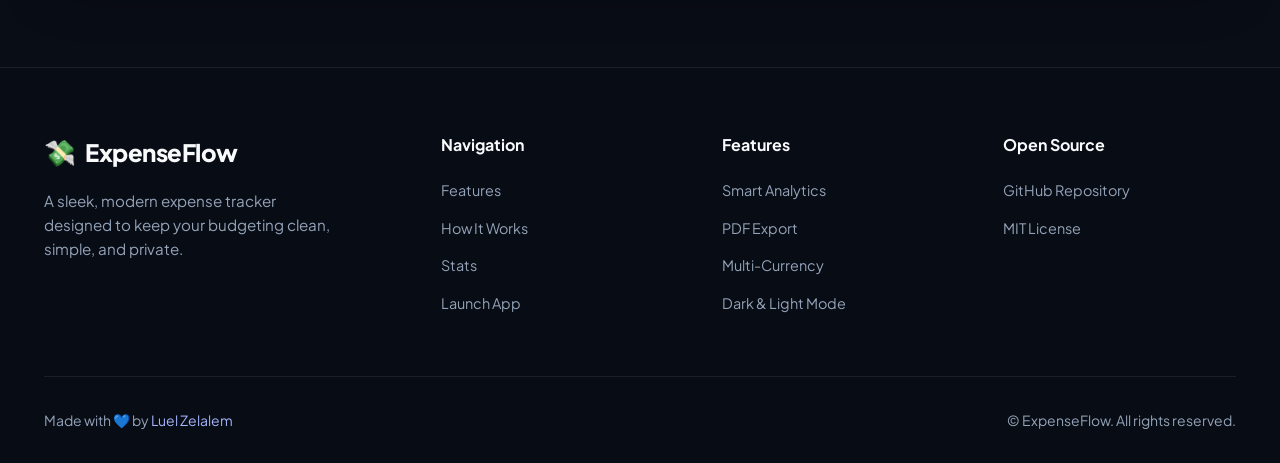
==== commit 2462f8de: "⚡ v7 FULL UPGRADE — cinematic video backgrounds, View Transitions, scroll-driven parallax, kinetic t" ====
--- a/index.html
+++ b/index.html
@@ -5,6 +5,27 @@
   <meta name="viewport" content="width=device-width, initial-scale=1.0" />
   <title>ExpenseFlow — Track Your Spending. Own Your Budget.</title>
   <link rel="stylesheet" href="landing.css" />
+<link rel="stylesheet" href="modern.css" />
+<style>
+/* ============ v7 LITE UPGRADES ============ */
+.fx-video { position:absolute; inset:0; width:100%; height:100%; object-fit:cover; pointer-events:none; opacity:.4; z-index:0; }
+.hero .fx-video { opacity:.5; }
+.fx-video-shade { position:absolute; inset:0; pointer-events:none; z-index:1;
+  background: radial-gradient(ellipse 80% 70% at 30% 40%, transparent 30%, var(--bg-dark) 95%); }
+.hero .container, .navbar, section { position: relative; z-index: 2; }
+.feature-icon-wrapper { color: var(--primary, #818cf8); font-size: 0; line-height: 0; }
+.feature-icon-wrapper svg { filter: drop-shadow(0 0 10px rgba(129,140,248,.55)); opacity:.9; }
+/* app page: fixed cinematic video behind everything */
+.fx-video-fixed { position: fixed; inset: 0; width: 100vw; height: 100vh; object-fit: cover;
+  pointer-events: none; z-index: -1; opacity: .35; filter: brightness(.85) saturate(1.2); }
+/* version chip */
+#ultra-chip { position: fixed; right: 14px; bottom: 14px; z-index: 2147483000;
+  font: 600 11px/1 'Space Grotesk', sans-serif; letter-spacing: 1px; color: #c7cfff;
+  background: rgba(10,14,28,.72); border: 1px solid rgba(129,140,248,.35);
+  padding: 7px 11px; border-radius: 999px; backdrop-filter: blur(10px);
+  box-shadow: 0 8px 26px rgba(0,0,0,.5); pointer-events: none; }
+</style>
+<script type="speculationrules">{"prefetch":[{"source":"document","where":{"href_matches":"/*"},"eagerness":"conservative"}]}</script>
 </head>
 <body>
 
@@ -30,7 +51,7 @@
       </ul>
 
       <div class="nav-actions">
-        <a href="app.html" class="btn btn-primary">Launch App 🚀</a>
+        <a href="app.html" class="btn btn-primary">Launch App</a>
         <button class="nav-toggle" aria-label="Toggle Navigation">☰</button>
       </div>
     </div>
@@ -38,6 +59,8 @@
 
   <!-- Hero Section -->
   <section class="hero">
+    <video class="fx-video" autoplay muted loop playsinline preload="auto" disablepictureinpicture aria-hidden="true"><source src="assets/bg-video.mp4" type="video/mp4"></video>
+    <div class="fx-video-shade"></div>
     <div class="container hero-grid">
       <div class="hero-content reveal">
         <div class="badge">
@@ -52,7 +75,7 @@
           Take full control of your personal finances with real-time statistics, visual breakdown charts, multi-currency support, and signed PDF exports.
         </p>
         <div class="hero-buttons">
-          <a href="app.html" class="btn btn-primary btn-lg">Launch App 🚀</a>
+          <a href="app.html" class="btn btn-primary btn-lg">Launch App</a>
           <a href="https://github.com/luelzelalem848-max/expenseflow" target="_blank" rel="noopener" class="btn btn-secondary btn-lg">View on GitHub 🐙</a>
         </div>
       </div>
@@ -133,28 +156,28 @@
       <div class="features-grid">
         <!-- Feature 1 -->
         <div class="feature-card reveal delay-1">
-          <div class="feature-icon-wrapper">📊</div>
+          <div class="feature-icon-wrapper"><svg viewBox="0 0 24 24" width="26" height="26" fill="none" stroke="currentColor" stroke-width="1.8" stroke-linecap="round" stroke-linejoin="round" aria-hidden="true"><path d="M4 20v-8"/><path d="M10 20V6"/><path d="M16 20v-9"/><path d="M22 20H2"/></svg></div>
           <h3>Smart Statistics</h3>
           <p>Track total spent, daily average, top spending categories, monthly trends, and automated financial insights in real-time.</p>
         </div>
 
         <!-- Feature 2 -->
         <div class="feature-card reveal delay-2">
-          <div class="feature-icon-wrapper">✏️</div>
+          <div class="feature-icon-wrapper"><svg viewBox="0 0 24 24" width="26" height="26" fill="none" stroke="currentColor" stroke-width="1.8" stroke-linecap="round" stroke-linejoin="round" aria-hidden="true"><path d="M12 20h9"/><path d="M16.5 3.5a2.1 2.1 0 0 1 3 3L7 19l-4 1 1-4L16.5 3.5z"/></svg></div>
           <h3>Edit Anything</h3>
           <p>Full flexibility to edit descriptions, amounts, categories, and dates or search through past expenses instantly.</p>
         </div>
 
         <!-- Feature 3 -->
         <div class="feature-card reveal delay-3">
-          <div class="feature-icon-wrapper">📄</div>
+          <div class="feature-icon-wrapper"><svg viewBox="0 0 24 24" width="26" height="26" fill="none" stroke="currentColor" stroke-width="1.8" stroke-linecap="round" stroke-linejoin="round" aria-hidden="true"><path d="M6 3h9l5 5v12a2 2 0 0 1-2 2H6V3z"/><path d="M15 3v5h5"/><path d="M9 13h6"/><path d="M9 17h4"/></svg></div>
           <h3>Signed PDF Reports</h3>
           <p>Generate professional, customized PDF expense reports complete with your personal signature and currency breakdown.</p>
         </div>
 
         <!-- Feature 4 -->
         <div class="feature-card reveal delay-4">
-          <div class="feature-icon-wrapper">🌍</div>
+          <div class="feature-icon-wrapper"><svg viewBox="0 0 24 24" width="26" height="26" fill="none" stroke="currentColor" stroke-width="1.8" stroke-linecap="round" stroke-linejoin="round" aria-hidden="true"><circle cx="12" cy="12" r="9"/><path d="M3 12h18"/><path d="M12 3a14 14 0 0 1 0 18 14 14 0 0 1 0-18z"/></svg></div>
           <h3>Multi-Currency</h3>
           <p>Seamlessly switch between 20 currencies including USD, EUR, GBP, ETB, JPY, INR, KES, NGN, AED, SAR, and more.</p>
         </div>
@@ -239,7 +262,7 @@
       <div class="cta-box reveal">
         <h2 class="cta-title">Ready to Take Control?</h2>
         <p class="cta-desc">Start tracking your spending today. No credit cards, no account registration — 100% private in your browser.</p>
-        <a href="app.html" class="btn btn-primary btn-lg">Launch App 🚀</a>
+        <a href="app.html" class="btn btn-primary btn-lg">Launch App</a>
       </div>
     </div>
   </section>
@@ -293,5 +316,8 @@
   </footer>
 
   <script src="landing.js"></script>
+<script src="kinetic.js"></script>
+<script src="modern.js"></script>
+<script>document.addEventListener("DOMContentLoaded",function(){var c=document.createElement("div");c.id="ultra-chip";c.textContent="✦ ULTRA v7";document.body.appendChild(c);});</script>
 </body>
 </html>
--- a/modern.css
+++ b/modern.css
@@ -0,0 +1,61 @@
+/* ================================================================
+   v7 MODERN WEB PACK — latest platform features, progressively enhanced
+   ================================================================ */
+
+/* 1. Cross-document View Transitions — app-like page morphs
+      (Chrome 126+, Safari 18.2+; ignored elsewhere) */
+@view-transition { navigation: auto; }
+
+/* 2. Smooth anchor scrolling */
+html { scroll-behavior: smooth; }
+@media (prefers-reduced-motion: reduce) { html { scroll-behavior: auto; } }
+
+/* 3. Scroll progress bar */
+#fx-progress {
+  position: fixed; top: 0; left: 0; right: 0; height: 2.5px;
+  z-index: 2147483299; pointer-events: none;
+  transform-origin: 0 50%; transform: scaleX(0);
+  background: linear-gradient(90deg, #818cf8, #c084fc, #f5b942);
+  box-shadow: 0 0 14px rgba(129,140,248,.55);
+}
+
+/* 4. Native CSS scroll-driven parallax (Chromium; no JS needed) */
+@supports (animation-timeline: view()) {
+  .hero-inner {
+    animation: fx-hero-drift both linear;
+    animation-timeline: view();
+    animation-range: entry 0% exit 100%;
+  }
+  @keyframes fx-hero-drift {
+    to { transform: translateY(-72px) scale(.94); opacity: .12; }
+  }
+  .fx-hero {
+    animation: fx-app-hero-drift both linear;
+    animation-timeline: view();
+    animation-range: exit 0% exit 90%;
+  }
+  @keyframes fx-app-hero-drift {
+    to { transform: scale(.965); opacity: .25; }
+  }
+}
+
+/* 5. Kinetic letters */
+.kl { display: inline-block; will-change: transform, opacity; }
+
+/* 6. Themed scrollbar */
+::-webkit-scrollbar { width: 10px; height: 10px; }
+::-webkit-scrollbar-track { background: rgba(255,255,255,.03); }
+::-webkit-scrollbar-thumb {
+  background: linear-gradient(180deg, rgba(129,140,248,.5), rgba(192,132,252,.5));
+  border-radius: 99px; border: 2px solid rgba(0,0,0,.35);
+}
+::-webkit-scrollbar-thumb:hover { background: linear-gradient(180deg, rgba(129,140,248,.8), rgba(192,132,252,.8)); }
+html { scrollbar-color: rgba(129,140,248,.5) rgba(255,255,255,.03); scrollbar-width: thin; }
+
+/* 7. Tabular numerals for stats */
+.stat-value, .hero-num, #totalSpent, #monthSpent, .stat-card b { font-variant-numeric: tabular-nums; }
+
+@media (prefers-reduced-motion: reduce) {
+  ::view-transition-old(root), ::view-transition-new(root) { animation: none; }
+  .kl { animation: none !important; }
+}
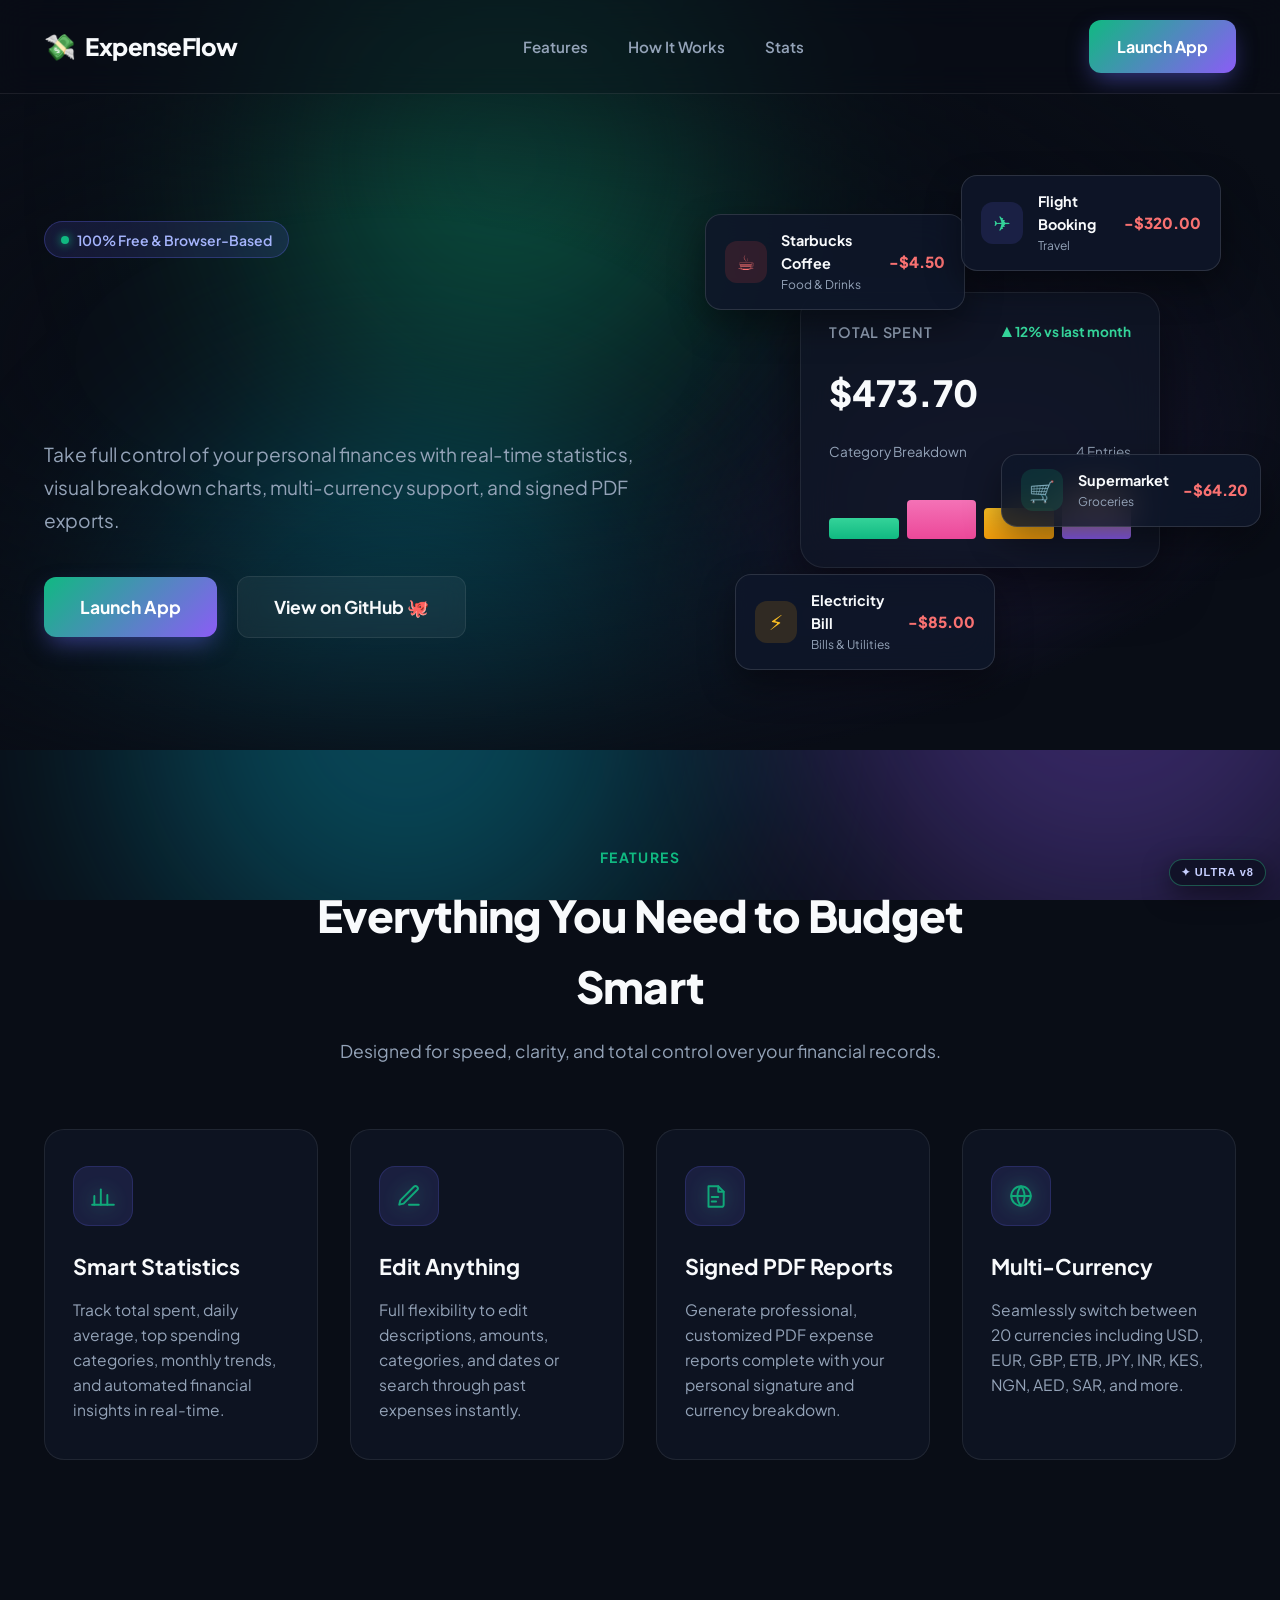
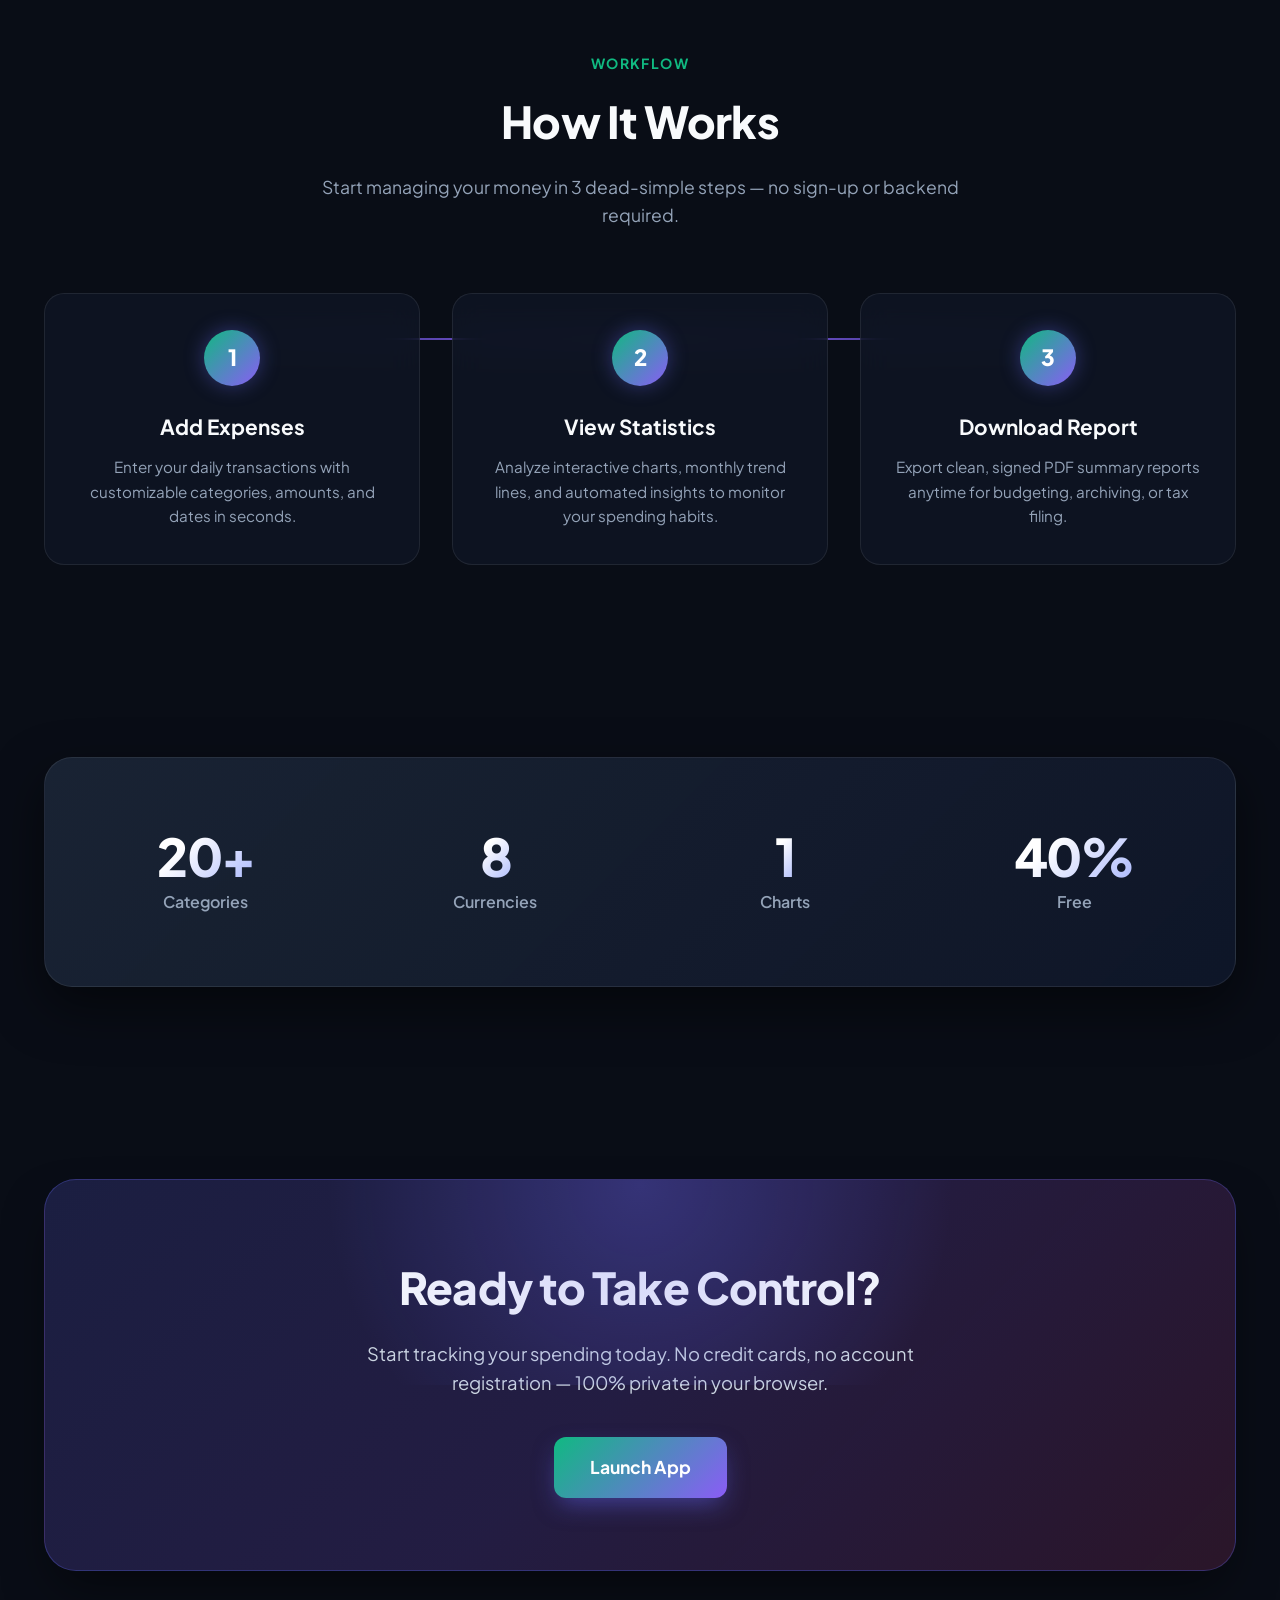
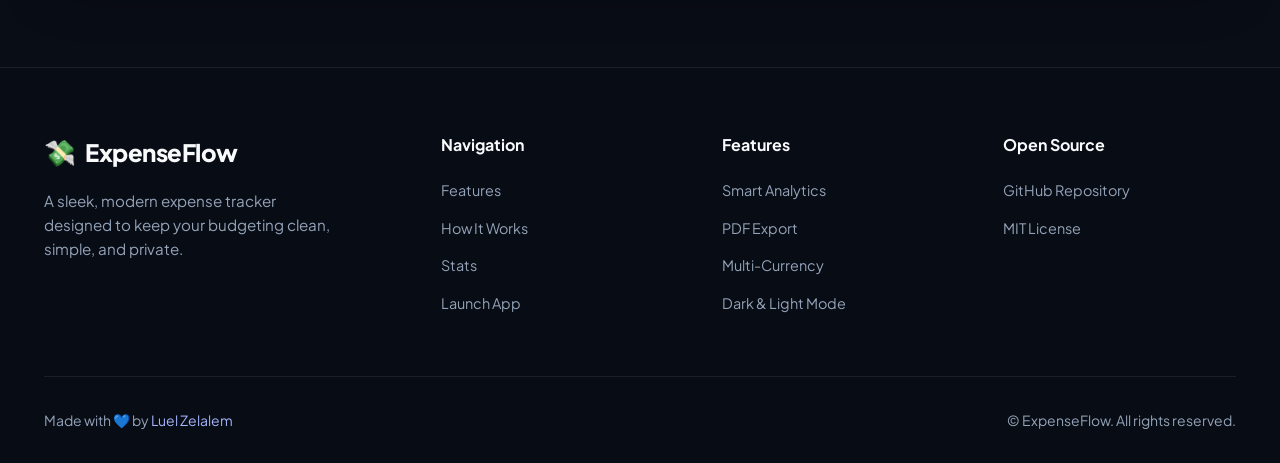
==== commit 75bec62b: "fix: restore index/app pages (empty-file bug) + emerald + v8" ====
--- a/index.html
+++ b/index.html
@@ -13,19 +13,20 @@
 .fx-video-shade { position:absolute; inset:0; pointer-events:none; z-index:1;
   background: radial-gradient(ellipse 80% 70% at 30% 40%, transparent 30%, var(--bg-dark) 95%); }
 .hero .container, .navbar, section { position: relative; z-index: 2; }
-.feature-icon-wrapper { color: var(--primary, #818cf8); font-size: 0; line-height: 0; }
-.feature-icon-wrapper svg { filter: drop-shadow(0 0 10px rgba(129,140,248,.55)); opacity:.9; }
+.feature-icon-wrapper { color: var(--primary, #34d399); font-size: 0; line-height: 0; }
+.feature-icon-wrapper svg { filter: drop-shadow(0 0 10px rgba(52,211,153,.55)); opacity:.9; }
 /* app page: fixed cinematic video behind everything */
 .fx-video-fixed { position: fixed; inset: 0; width: 100vw; height: 100vh; object-fit: cover;
   pointer-events: none; z-index: -1; opacity: .35; filter: brightness(.85) saturate(1.2); }
 /* version chip */
 #ultra-chip { position: fixed; right: 14px; bottom: 14px; z-index: 2147483000;
   font: 600 11px/1 'Space Grotesk', sans-serif; letter-spacing: 1px; color: #c7cfff;
-  background: rgba(10,14,28,.72); border: 1px solid rgba(129,140,248,.35);
+  background: rgba(10,14,28,.72); border: 1px solid rgba(52,211,153,.35);
   padding: 7px 11px; border-radius: 999px; backdrop-filter: blur(10px);
   box-shadow: 0 8px 26px rgba(0,0,0,.5); pointer-events: none; }
 </style>
 <script type="speculationrules">{"prefetch":[{"source":"document","where":{"href_matches":"/*"},"eagerness":"conservative"}]}</script>
+<style>[data-theme="light"] .fx-video, [data-theme="light"] .fx-video-fixed { opacity: .1 !important; filter: saturate(1.4); }</style>
 </head>
 <body>
 
@@ -114,7 +115,7 @@
 
         <!-- Floating Card 4 -->
         <div class="floating-card fc-4">
-          <div class="fc-icon" style="background: rgba(99, 102, 241, 0.15); color: #818cf8;">✈️</div>
+          <div class="fc-icon" style="background: rgba(99, 102, 241, 0.15); color: #34d399;">✈️</div>
           <div class="fc-info">
             <h4>Flight Booking</h4>
             <p>Travel</p>
@@ -134,10 +135,10 @@
             <span>4 Entries</span>
           </div>
           <div class="mini-chart">
-            <div class="bar" style="height: 40%; background: linear-gradient(to top, #6366f1, #818cf8);" title="Food"></div>
+            <div class="bar" style="height: 40%; background: linear-gradient(to top, #10b981, #34d399);" title="Food"></div>
             <div class="bar" style="height: 75%; background: linear-gradient(to top, #ec4899, #f472b6);" title="Groceries"></div>
             <div class="bar" style="height: 60%; background: linear-gradient(to top, #f59e0b, #fbbf24);" title="Bills"></div>
-            <div class="bar" style="height: 100%; background: linear-gradient(to top, #8b5cf6, #c084fc);" title="Travel"></div>
+            <div class="bar" style="height: 100%; background: linear-gradient(to top, #8b5cf6, #f5b942);" title="Travel"></div>
           </div>
         </div>
       </div>
@@ -318,6 +319,6 @@
   <script src="landing.js"></script>
 <script src="kinetic.js"></script>
 <script src="modern.js"></script>
-<script>document.addEventListener("DOMContentLoaded",function(){var c=document.createElement("div");c.id="ultra-chip";c.textContent="✦ ULTRA v7";document.body.appendChild(c);});</script>
+<script>document.addEventListener("DOMContentLoaded",function(){var c=document.createElement("div");c.id="ultra-chip";c.textContent="✦ ULTRA v8";document.body.appendChild(c);});</script>
 </body>
 </html>
--- a/landing.css
+++ b/landing.css
@@ -8,8 +8,8 @@
   --font-family: 'Plus Jakarta Sans', system-ui, -apple-system, sans-serif;
   
   /* Color Palette */
-  --primary: #6366f1;
-  --primary-hover: #4f46e5;
+  --primary: #10b981;
+  --primary-hover: #047857;
   --primary-light: rgba(99, 102, 241, 0.15);
   --primary-glow: rgba(99, 102, 241, 0.4);
   
@@ -116,14 +116,14 @@
 
 /* Gradient Text */
 .gradient-text {
-  background: linear-gradient(135deg, #ffffff 0%, #cbd5e1 40%, #818cf8 70%, #c084fc 100%);
+  background: linear-gradient(135deg, #ffffff 0%, #cbd5e1 40%, #34d399 70%, #f5b942 100%);
   -webkit-background-clip: text;
   -webkit-text-fill-color: transparent;
   background-clip: text;
 }
 
 .gradient-text-accent {
-  background: linear-gradient(135deg, #818cf8 0%, #c084fc 50%, #f472b6 100%);
+  background: linear-gradient(135deg, #34d399 0%, #f5b942 50%, #f472b6 100%);
   -webkit-background-clip: text;
   -webkit-text-fill-color: transparent;
   background-clip: text;
@@ -155,7 +155,7 @@
 .btn-primary:hover {
   transform: translateY(-3px) scale(1.02);
   box-shadow: 0 15px 35px -5px rgba(99, 102, 241, 0.7);
-  background: linear-gradient(135deg, #4f46e5 0%, #7c3aed 100%);
+  background: linear-gradient(135deg, #047857 0%, #0d9488 100%);
 }
 
 .btn-secondary {
@@ -311,8 +311,8 @@
   width: 8px;
   height: 8px;
   border-radius: 50%;
-  background: #6366f1;
-  box-shadow: 0 0 10px #6366f1;
+  background: #10b981;
+  box-shadow: 0 0 10px #10b981;
 }
 
 .hero-title {
--- a/modern.css
+++ b/modern.css
@@ -15,8 +15,8 @@
   position: fixed; top: 0; left: 0; right: 0; height: 2.5px;
   z-index: 2147483299; pointer-events: none;
   transform-origin: 0 50%; transform: scaleX(0);
-  background: linear-gradient(90deg, #818cf8, #c084fc, #f5b942);
-  box-shadow: 0 0 14px rgba(129,140,248,.55);
+  background: linear-gradient(90deg, #34d399, #f5b942, #f5b942);
+  box-shadow: 0 0 14px rgba(52,211,153,.55);
 }
 
 /* 4. Native CSS scroll-driven parallax (Chromium; no JS needed) */
@@ -46,11 +46,11 @@
 ::-webkit-scrollbar { width: 10px; height: 10px; }
 ::-webkit-scrollbar-track { background: rgba(255,255,255,.03); }
 ::-webkit-scrollbar-thumb {
-  background: linear-gradient(180deg, rgba(129,140,248,.5), rgba(192,132,252,.5));
+  background: linear-gradient(180deg, rgba(52,211,153,.5), rgba(192,132,252,.5));
   border-radius: 99px; border: 2px solid rgba(0,0,0,.35);
 }
-::-webkit-scrollbar-thumb:hover { background: linear-gradient(180deg, rgba(129,140,248,.8), rgba(192,132,252,.8)); }
-html { scrollbar-color: rgba(129,140,248,.5) rgba(255,255,255,.03); scrollbar-width: thin; }
+::-webkit-scrollbar-thumb:hover { background: linear-gradient(180deg, rgba(52,211,153,.8), rgba(192,132,252,.8)); }
+html { scrollbar-color: rgba(52,211,153,.5) rgba(255,255,255,.03); scrollbar-width: thin; }
 
 /* 7. Tabular numerals for stats */
 .stat-value, .hero-num, #totalSpent, #monthSpent, .stat-card b { font-variant-numeric: tabular-nums; }
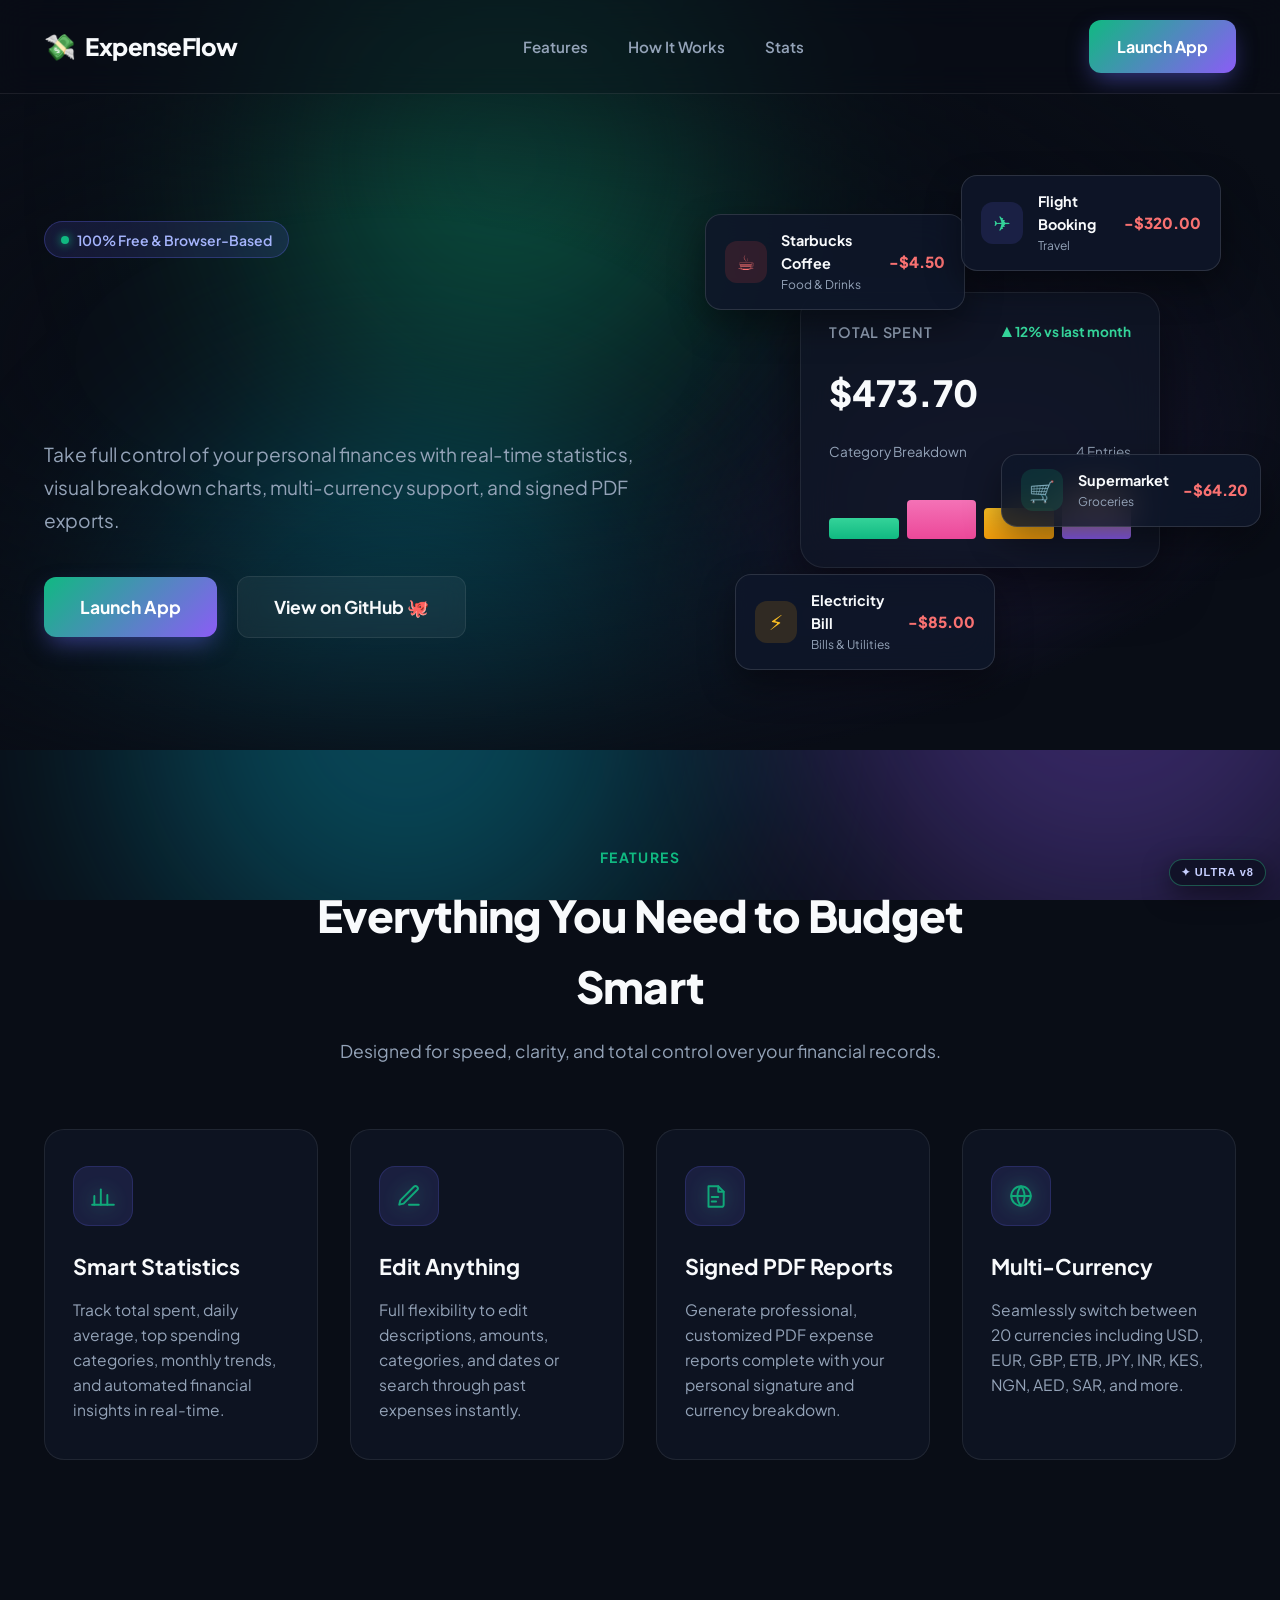
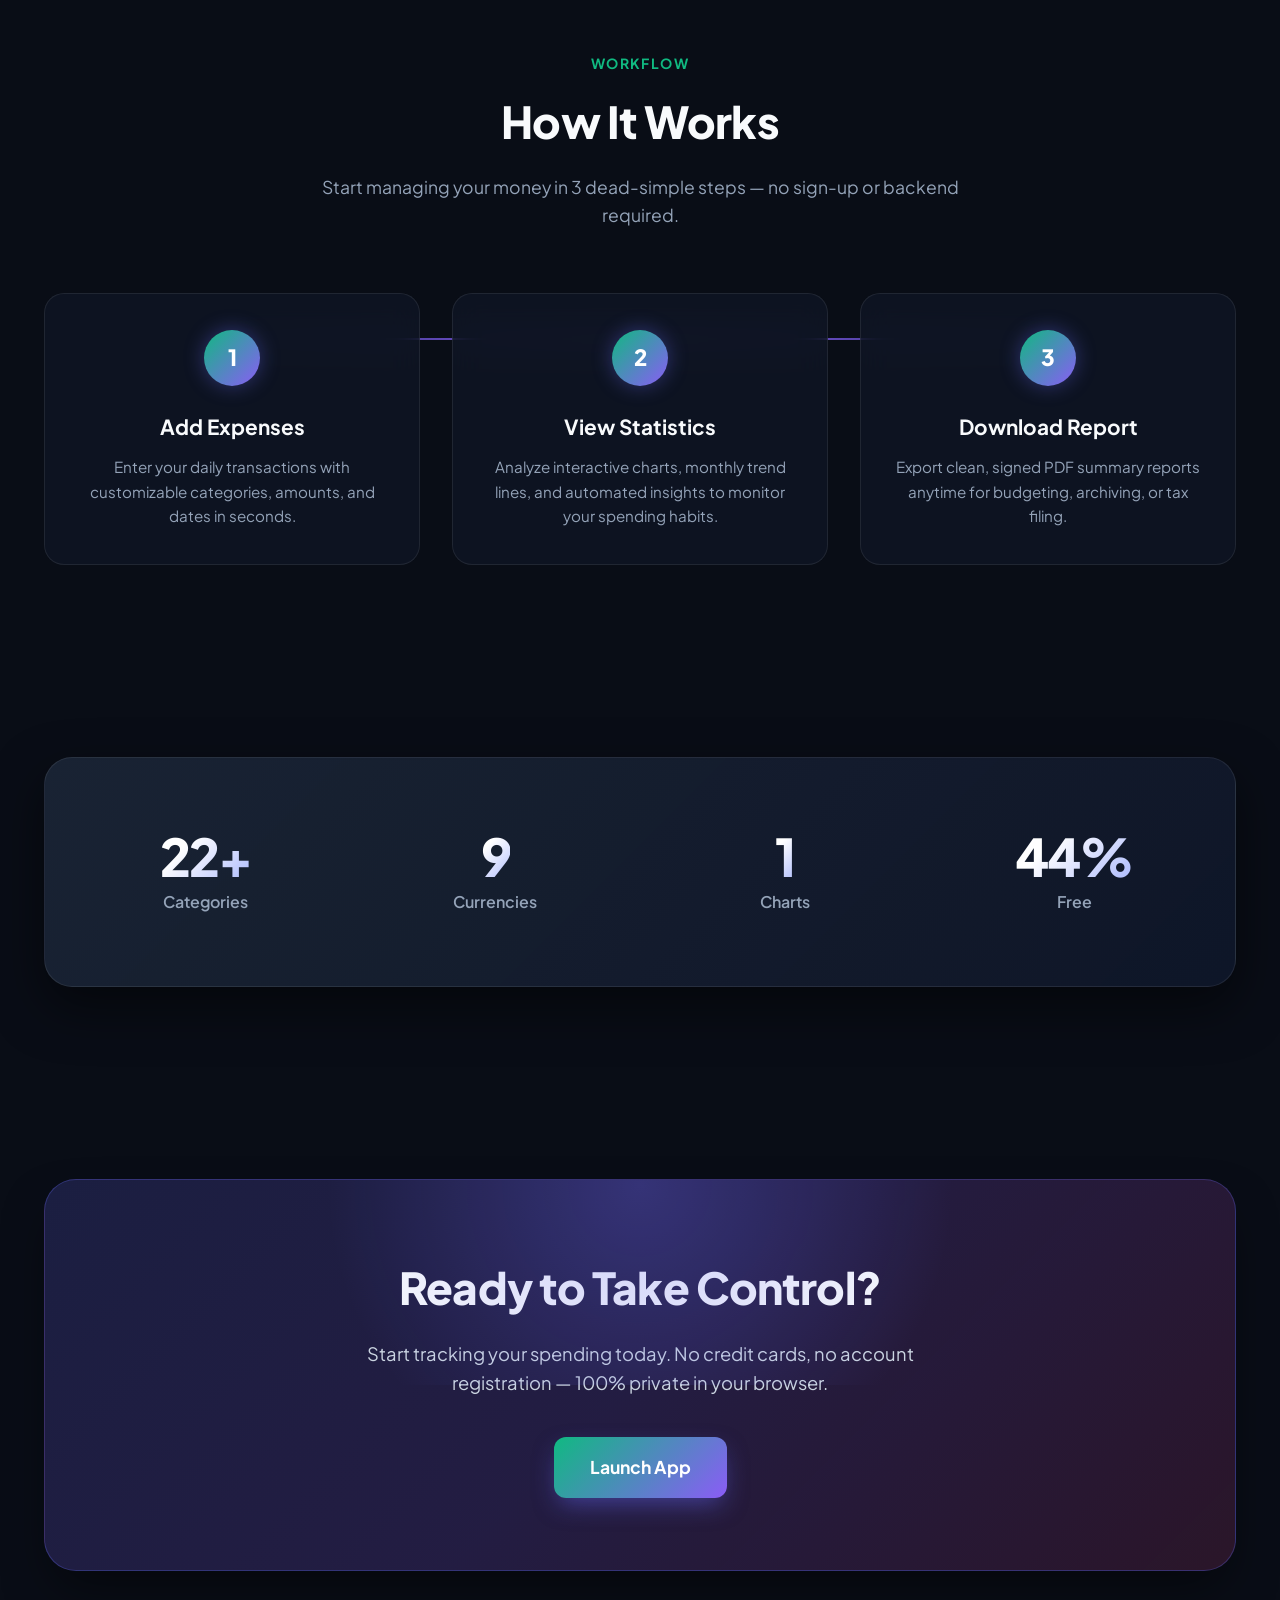
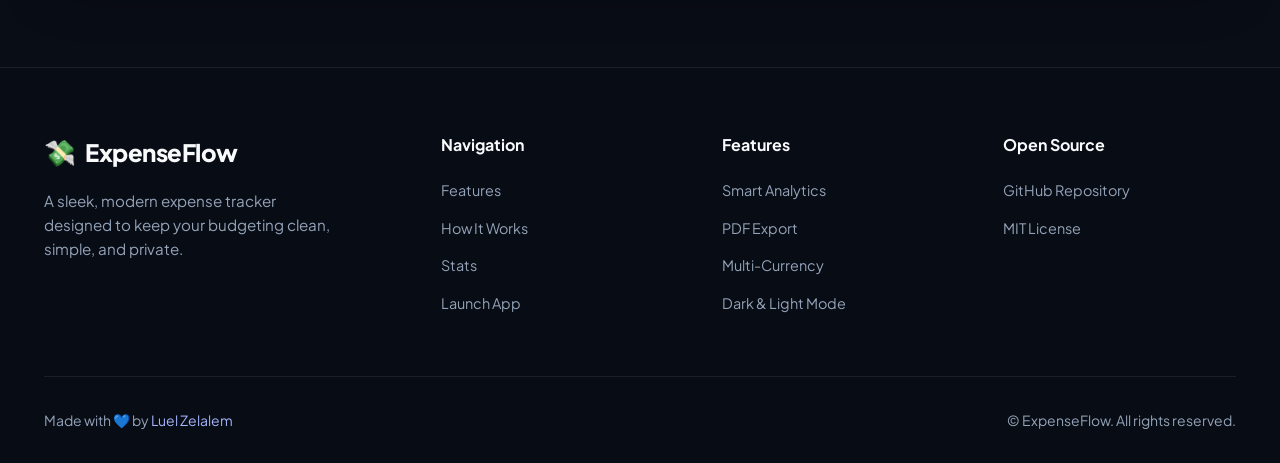
==== commit 54f2d3da: "v8: version-stamp assets" ====
--- a/index.html
+++ b/index.html
@@ -4,8 +4,8 @@
   <meta charset="UTF-8" />
   <meta name="viewport" content="width=device-width, initial-scale=1.0" />
   <title>ExpenseFlow — Track Your Spending. Own Your Budget.</title>
-  <link rel="stylesheet" href="landing.css" />
-<link rel="stylesheet" href="modern.css" />
+  <link rel="stylesheet" href="landing.css?v=8" />
+<link rel="stylesheet" href="modern.css?v=8" />
 <style>
 /* ============ v7 LITE UPGRADES ============ */
 .fx-video { position:absolute; inset:0; width:100%; height:100%; object-fit:cover; pointer-events:none; opacity:.4; z-index:0; }
@@ -316,9 +316,9 @@
     </div>
   </footer>
 
-  <script src="landing.js"></script>
-<script src="kinetic.js"></script>
-<script src="modern.js"></script>
+  <script src="landing.js?v=8"></script>
+<script src="kinetic.js?v=8"></script>
+<script src="modern.js?v=8"></script>
 <script>document.addEventListener("DOMContentLoaded",function(){var c=document.createElement("div");c.id="ultra-chip";c.textContent="✦ ULTRA v8";document.body.appendChild(c);});</script>
 </body>
 </html>
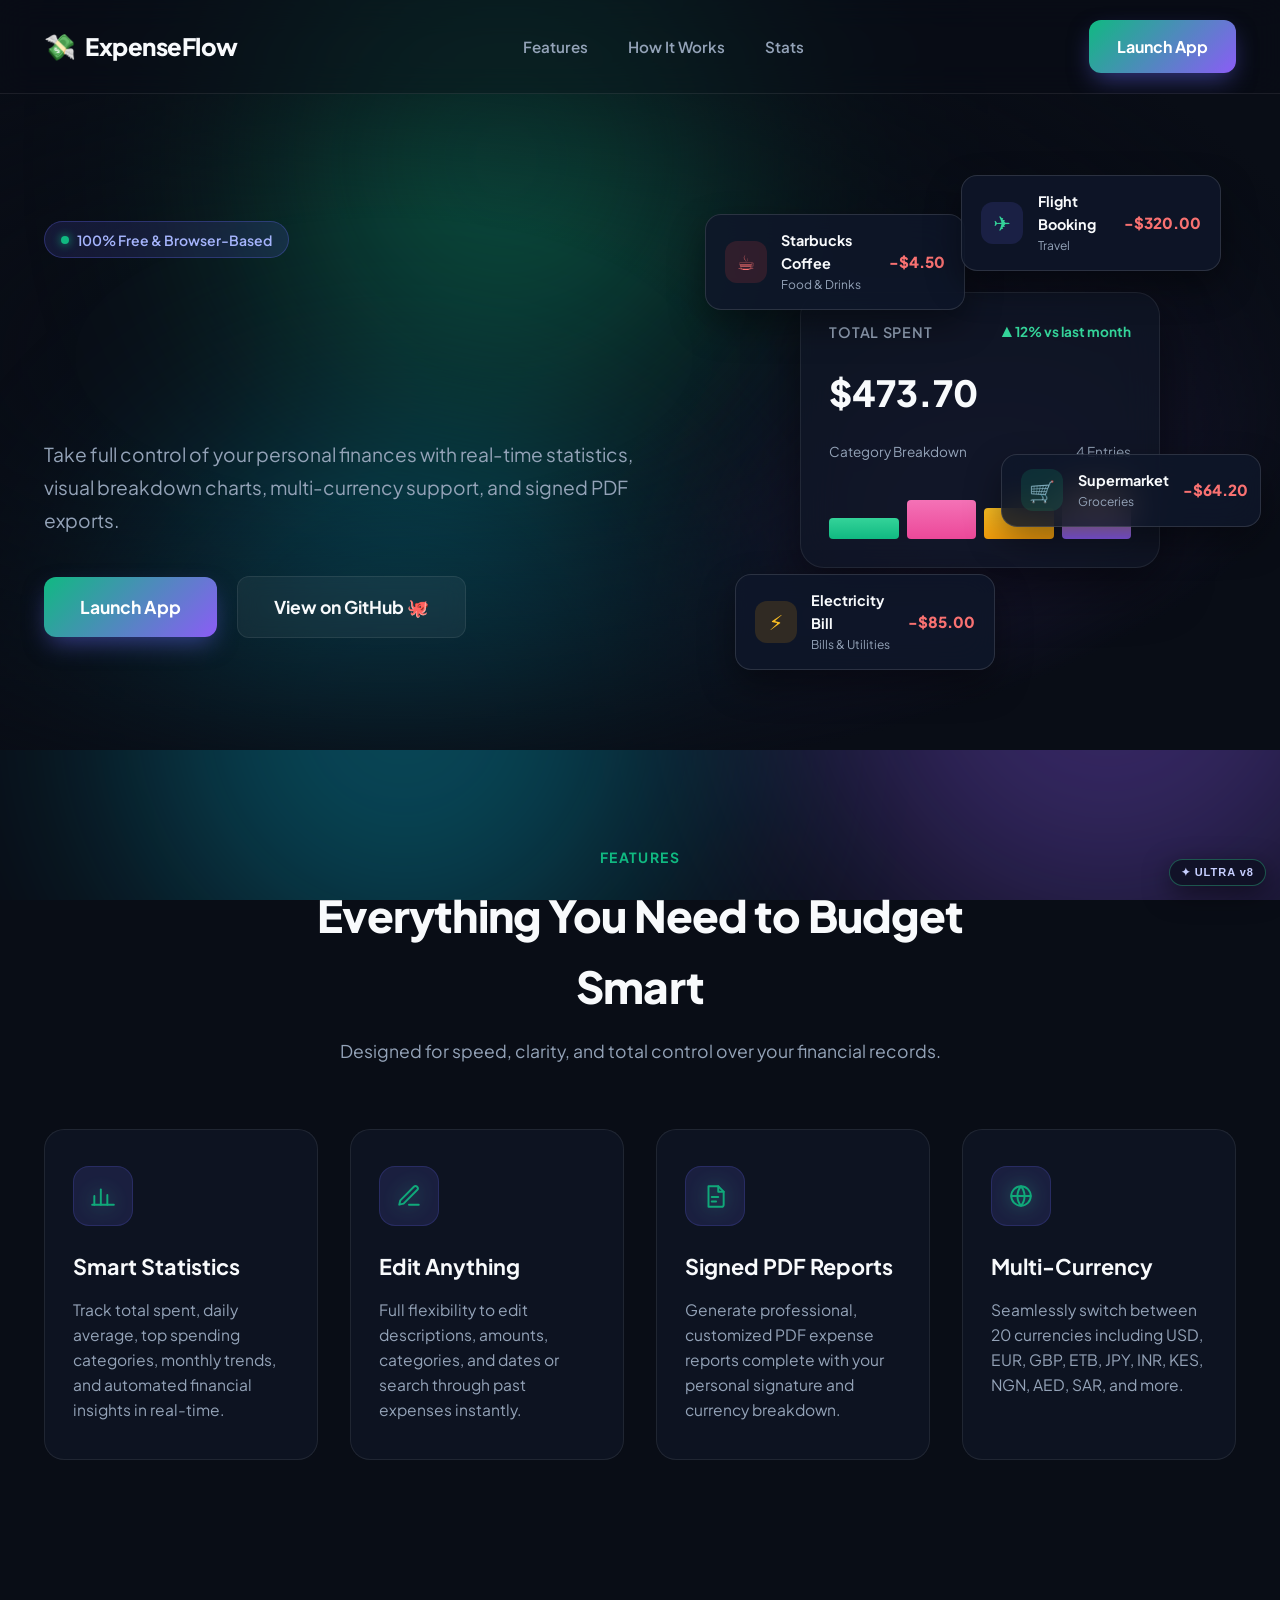
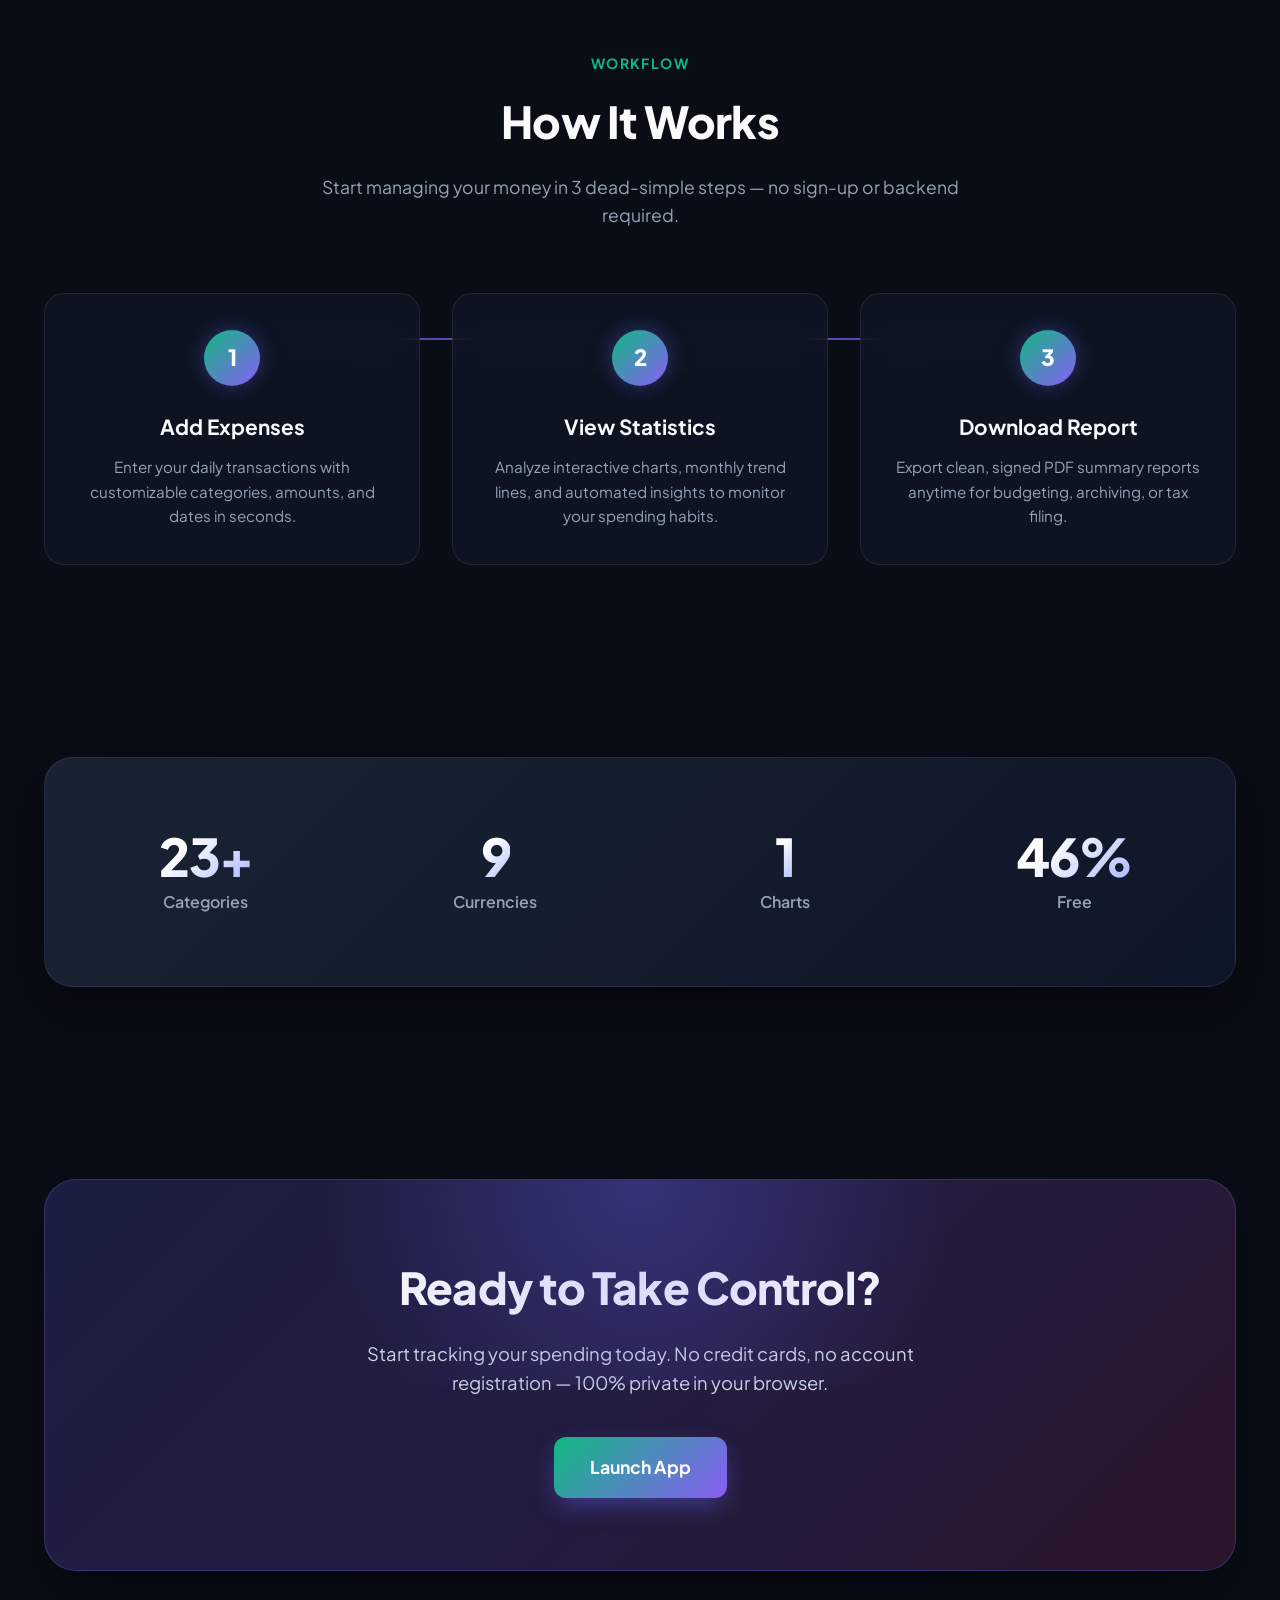
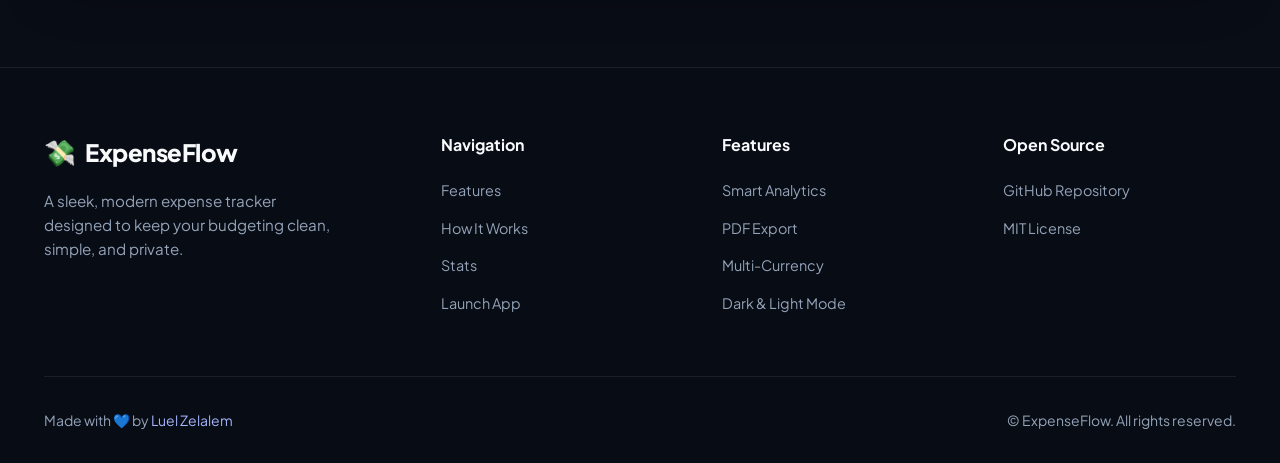
==== commit 8445dffc: "✨ ULTRA LUXURY PRO MAX login for Lite — aurora, conic border, decode text, gold dust, 3D tilt, magne" ====
--- a/index.html
+++ b/index.html
@@ -52,7 +52,7 @@
       </ul>
 
       <div class="nav-actions">
-        <a href="app.html" class="btn btn-primary">Launch App</a>
+        <a href="login.html" class="btn btn-primary">Launch App</a>
         <button class="nav-toggle" aria-label="Toggle Navigation">☰</button>
       </div>
     </div>
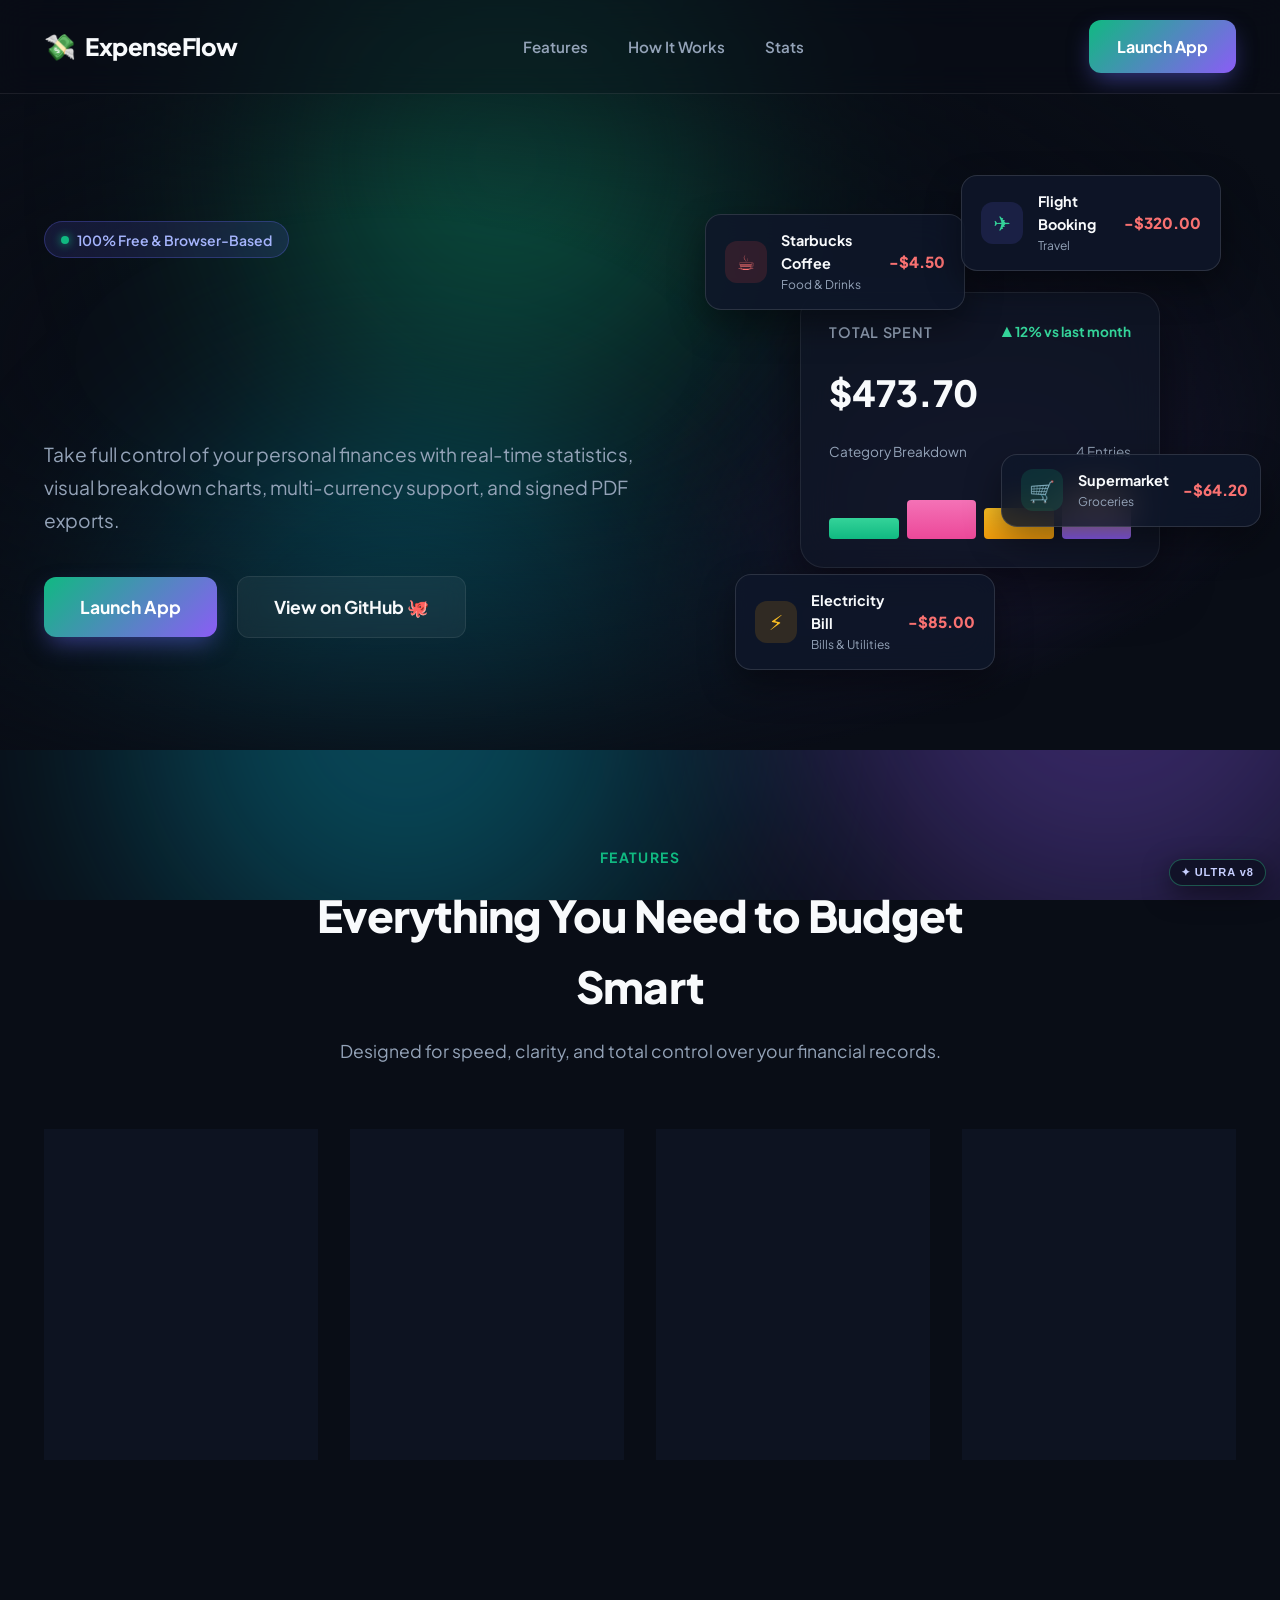
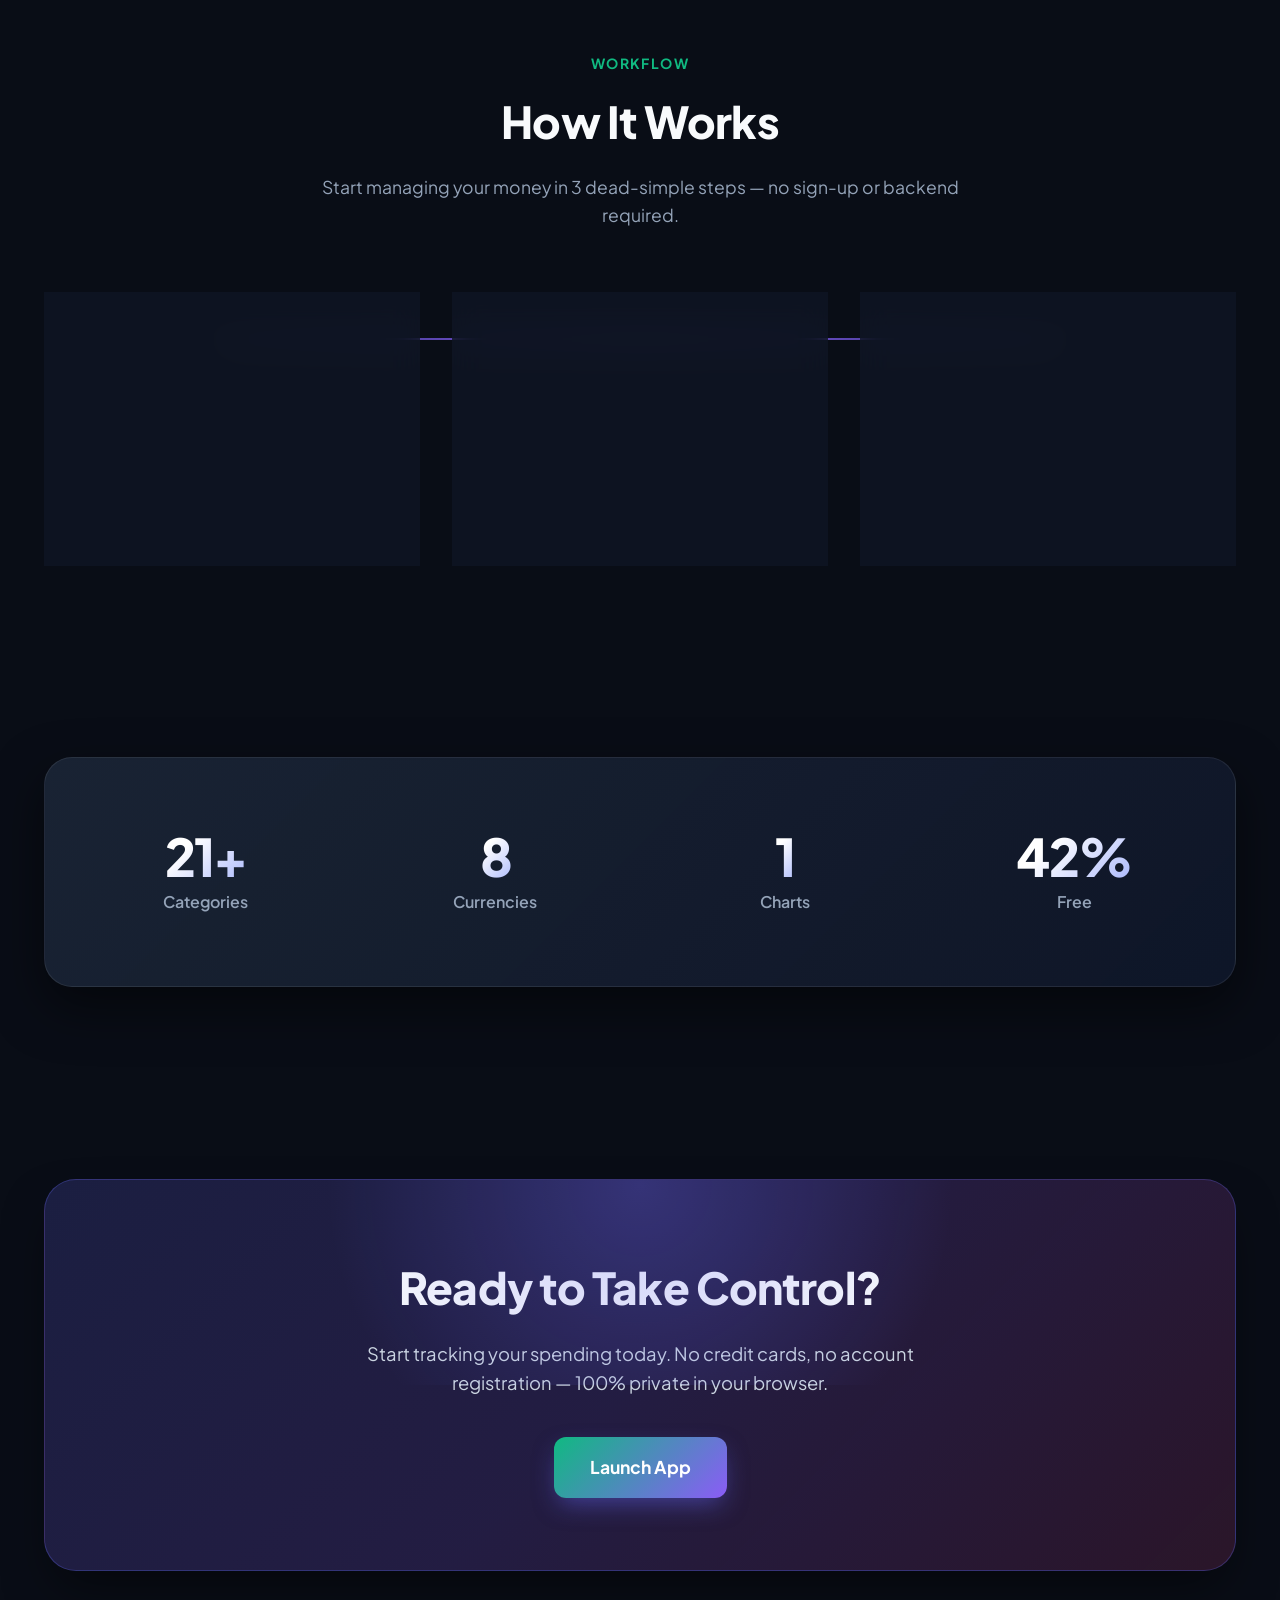
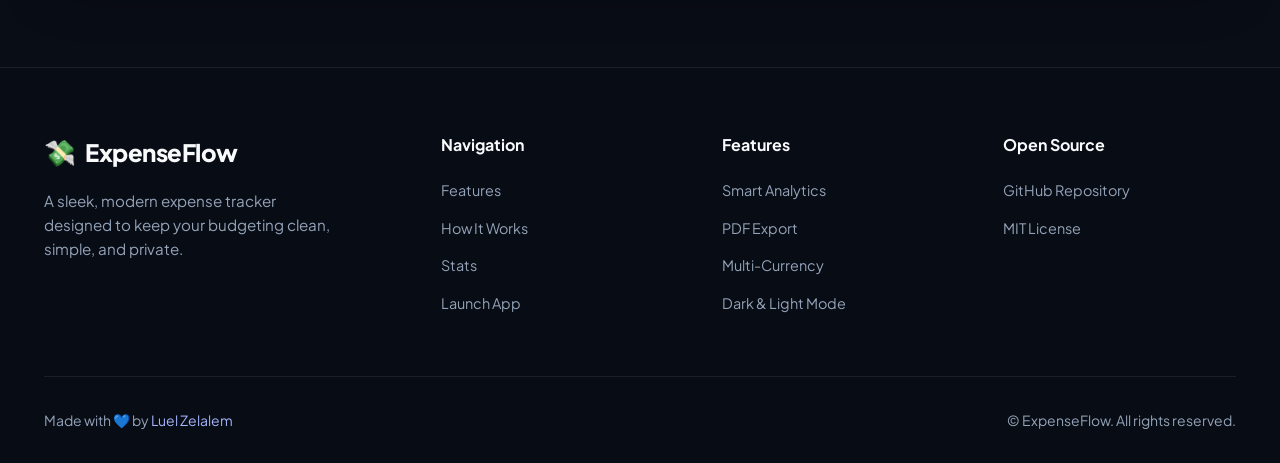
==== commit 2be46c0f: "route all launch buttons through login gate" ====
--- a/index.html
+++ b/index.html
@@ -76,7 +76,7 @@
           Take full control of your personal finances with real-time statistics, visual breakdown charts, multi-currency support, and signed PDF exports.
         </p>
         <div class="hero-buttons">
-          <a href="app.html" class="btn btn-primary btn-lg">Launch App</a>
+          <a href="login.html" class="btn btn-primary btn-lg">Launch App</a>
           <a href="https://github.com/luelzelalem848-max/expenseflow" target="_blank" rel="noopener" class="btn btn-secondary btn-lg">View on GitHub 🐙</a>
         </div>
       </div>
@@ -263,7 +263,7 @@
       <div class="cta-box reveal">
         <h2 class="cta-title">Ready to Take Control?</h2>
         <p class="cta-desc">Start tracking your spending today. No credit cards, no account registration — 100% private in your browser.</p>
-        <a href="app.html" class="btn btn-primary btn-lg">Launch App</a>
+        <a href="login.html" class="btn btn-primary btn-lg">Launch App</a>
       </div>
     </div>
   </section>
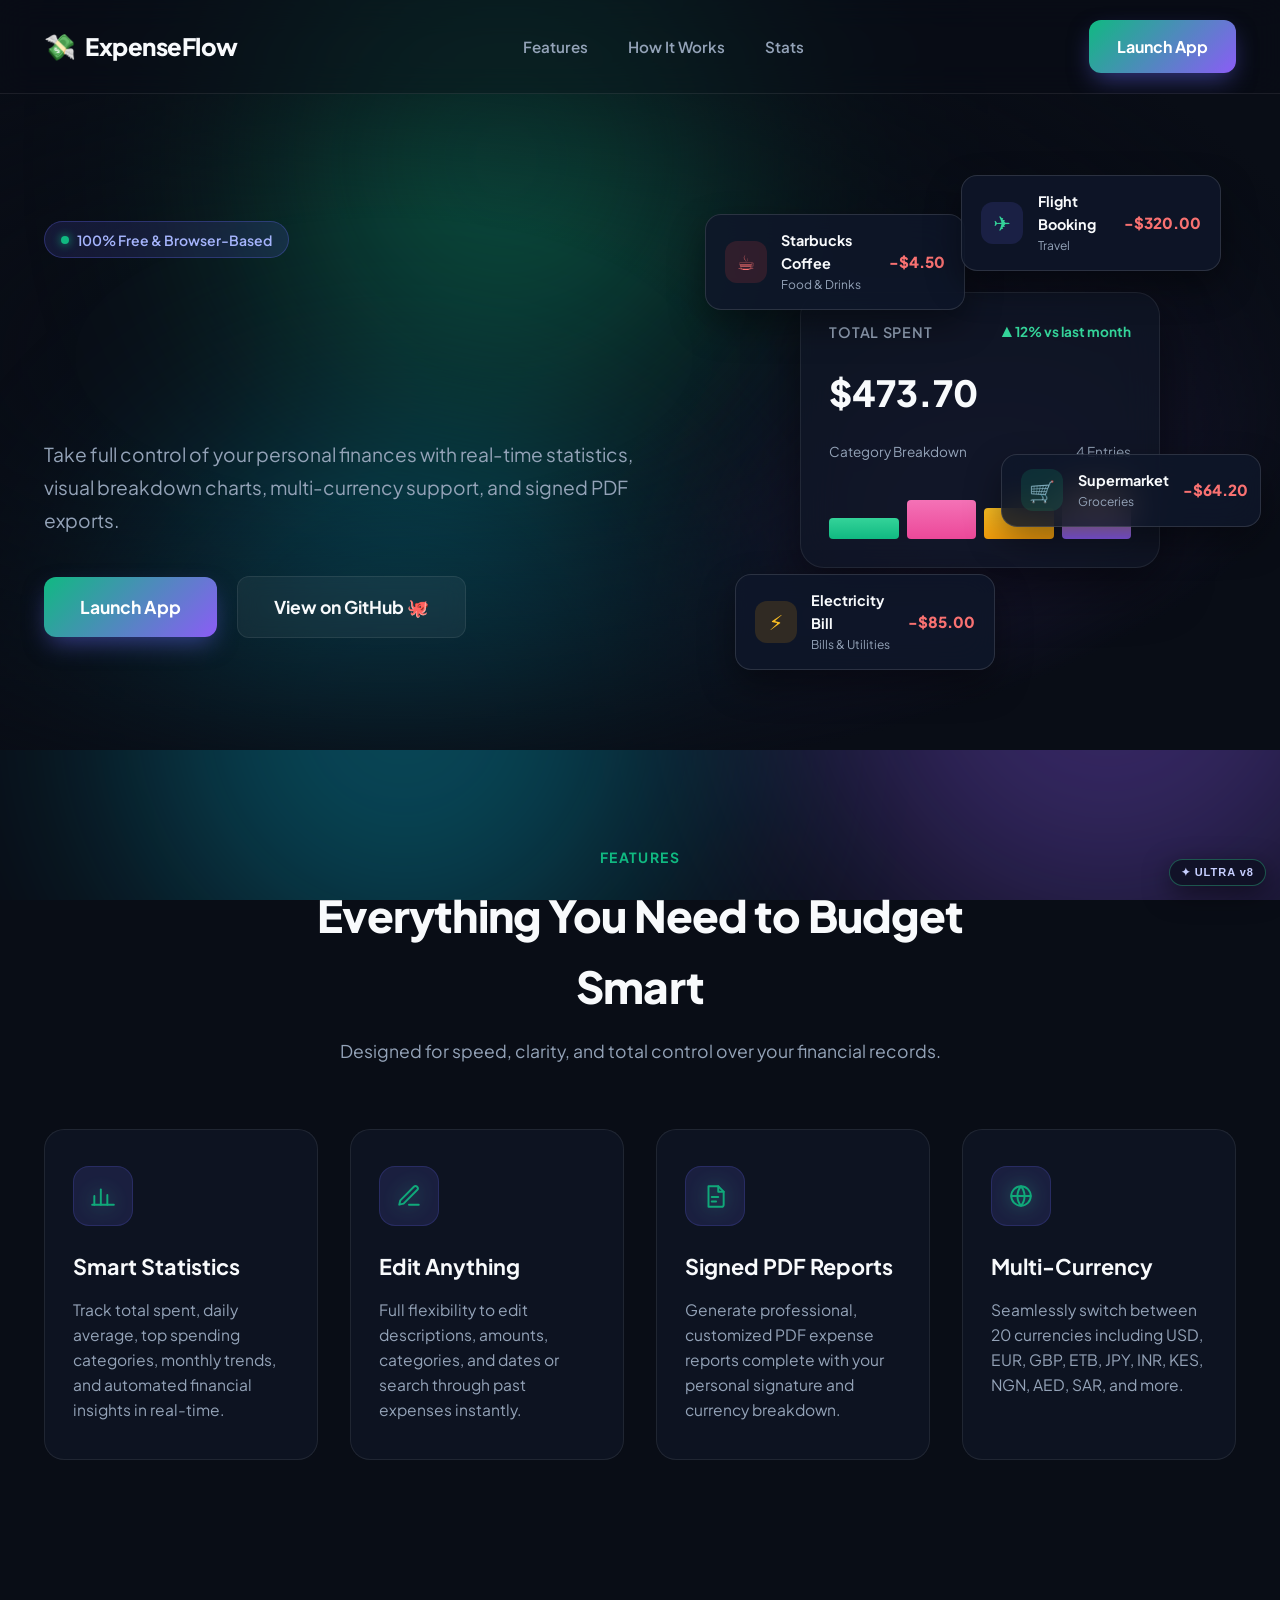
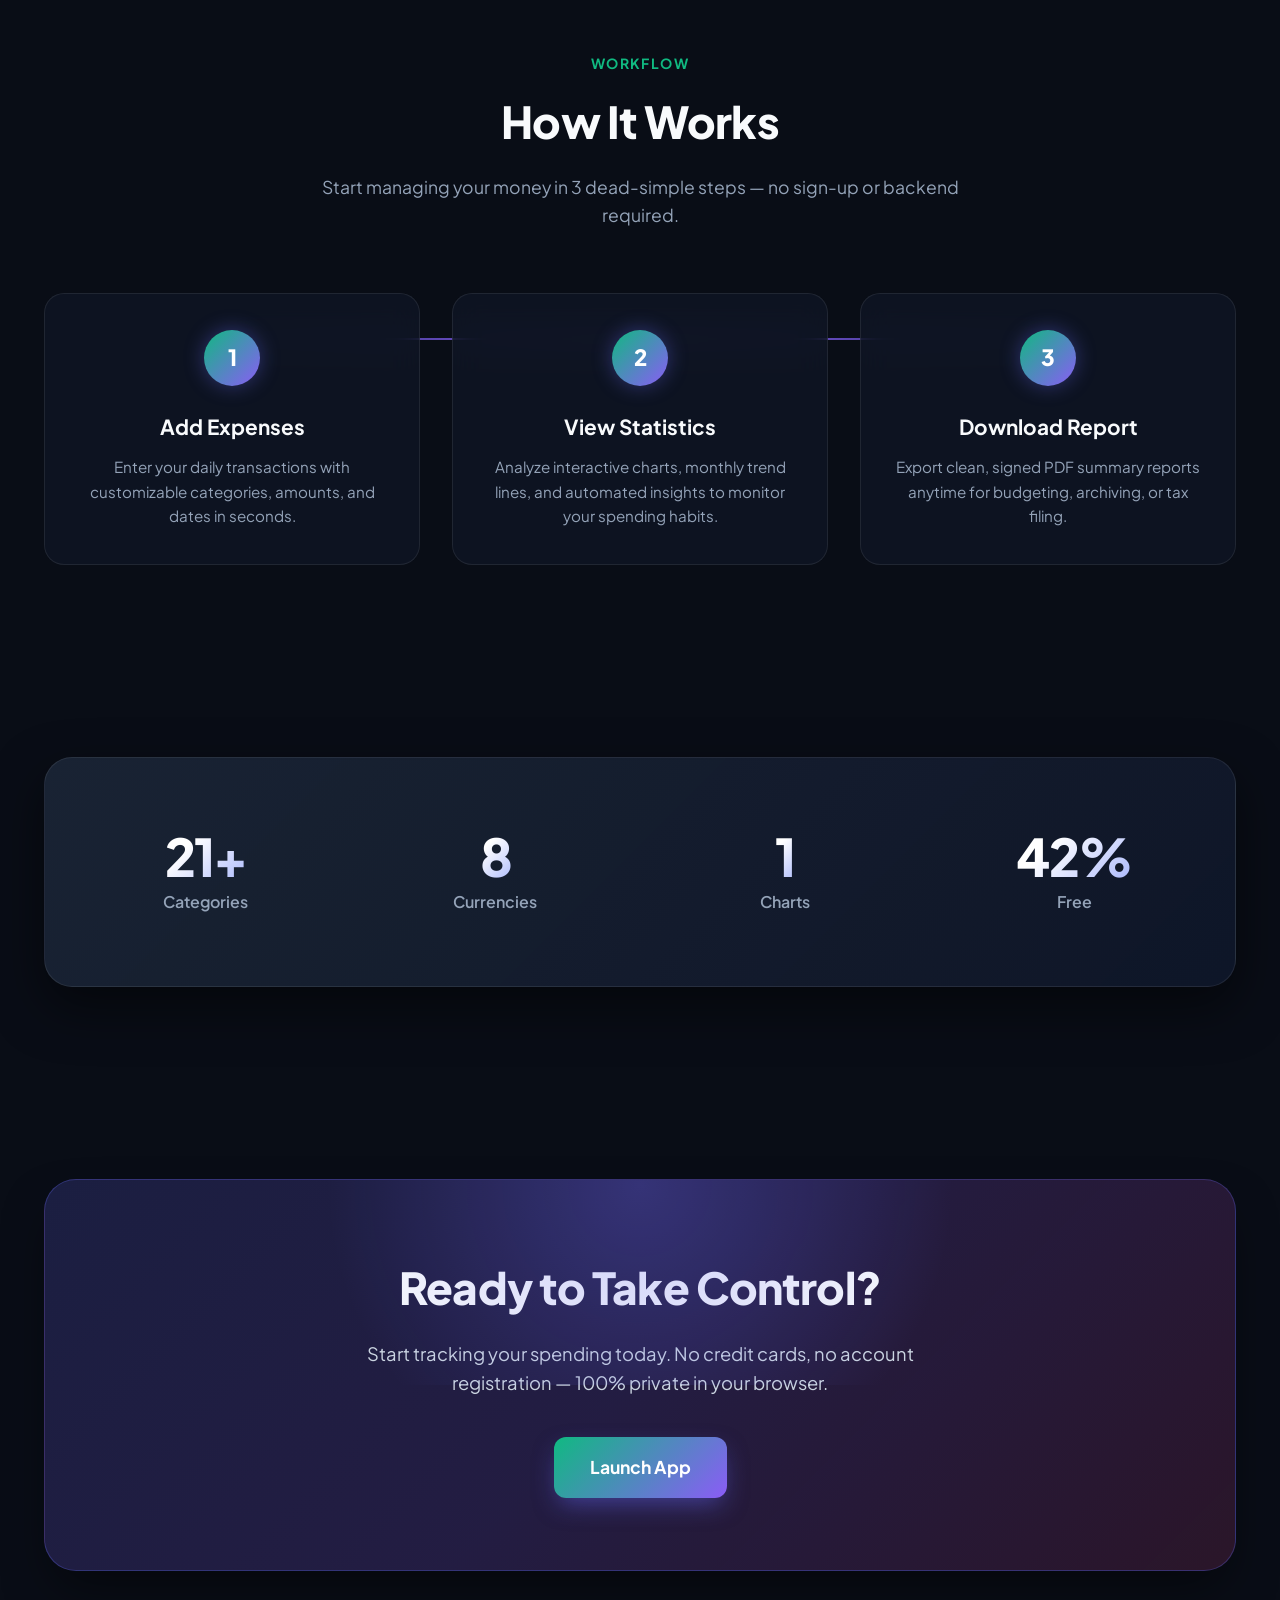
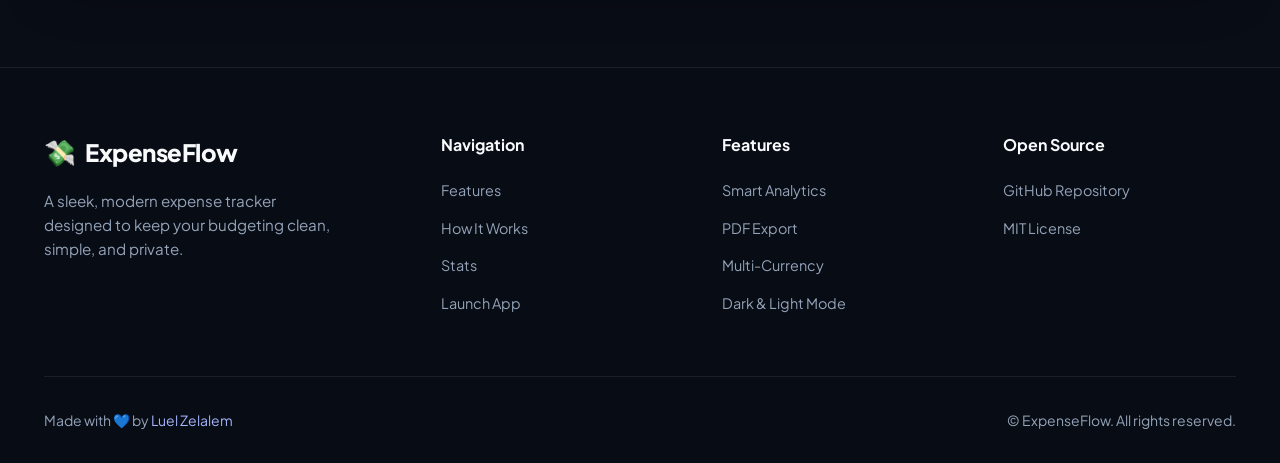
==== commit c969e9c4: "⚡ v8.1 perf & artifact fix — remove flat-rendering glow sprites + nebula, cap DPR at 1.5, pause rend" ====
--- a/index.html
+++ b/index.html
@@ -60,7 +60,7 @@
 
   <!-- Hero Section -->
   <section class="hero">
-    <video class="fx-video" autoplay muted loop playsinline preload="auto" disablepictureinpicture aria-hidden="true"><source src="assets/bg-video.mp4" type="video/mp4"></video>
+    <video class="fx-video" autoplay muted loop playsinline preload="metadata" disablepictureinpicture aria-hidden="true"><source src="assets/bg-video.mp4" type="video/mp4"></video>
     <div class="fx-video-shade"></div>
     <div class="container hero-grid">
       <div class="hero-content reveal">
